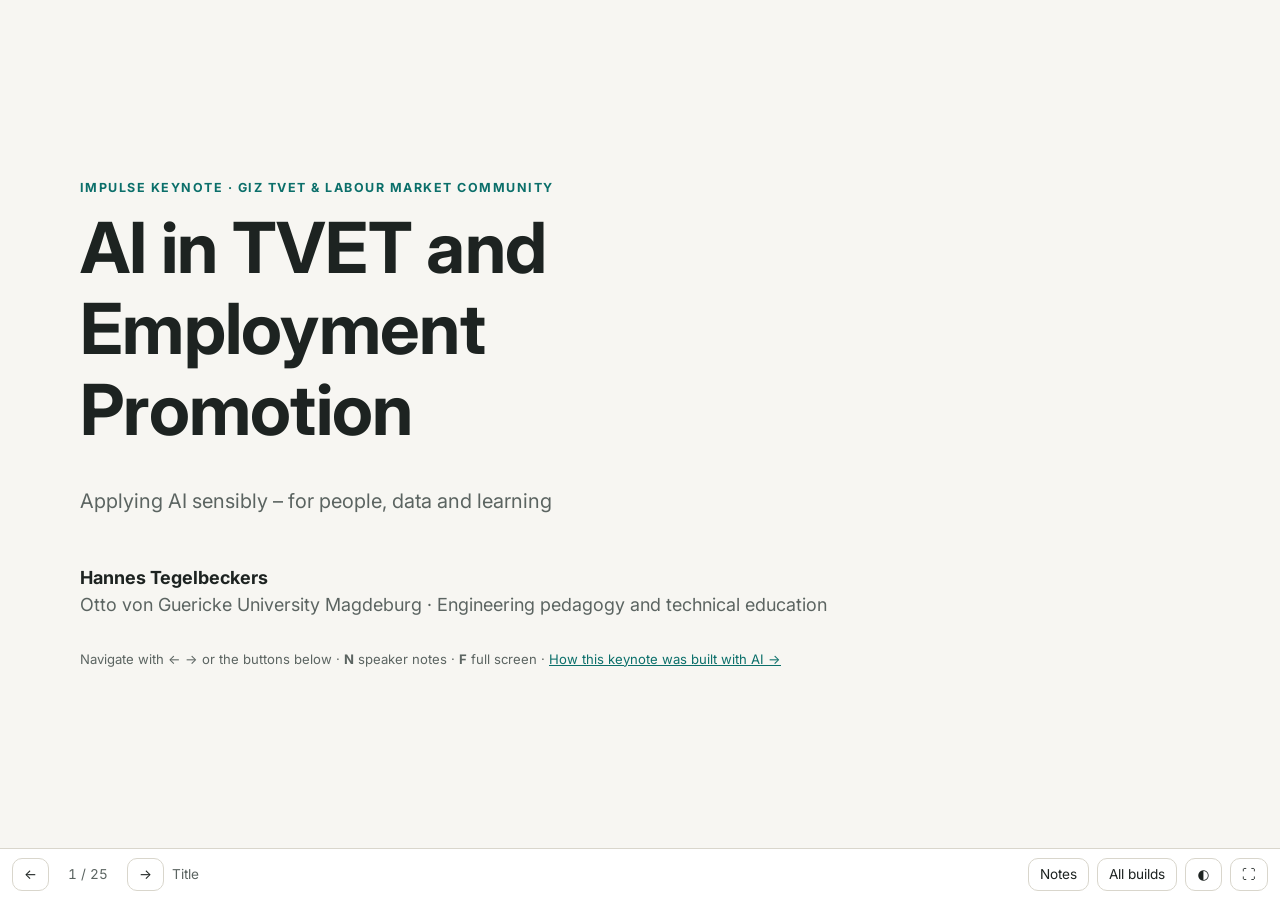
==== index.html @ a4e30672 "Add interactive web keynote, LiaScript versions and build logs Co-Authored-By: Claude Opus 5.5 <nore" ====
<!doctype html>
<html lang="en">
<head>
<meta charset="utf-8">
<meta name="viewport" content="width=device-width, initial-scale=1">
<title>AI in TVET Keynote</title>
<meta name="description" content="Interactive keynote: AI in TVET and Employment Promotion – applying AI sensibly. Hannes Tegelbeckers, Otto von Guericke University Magdeburg.">
<link rel="preconnect" href="https://fonts.googleapis.com">
<link rel="preconnect" href="https://fonts.gstatic.com" crossorigin>
<link href="https://fonts.googleapis.com/css2?family=Inter:wght@400;600;700;800&family=Source+Serif+4:ital,wght@0,500;1,500&display=swap" rel="stylesheet">
<link rel="stylesheet" href="assets/style.css">
<style>
  body { overflow: hidden; }
  .deck { position: fixed; inset: 0 0 52px 0; }
  .slide { position: absolute; inset: 0; display: none; overflow-y: auto; padding: clamp(20px, 4vw, 56px) 16px 40px; }
  .slide.active { display: block; animation: in .35s ease; }
  @keyframes in { from { opacity: 0; transform: translateY(8px); } to { opacity: 1; transform: none; } }
  .inner { min-width: 0; overflow-wrap: break-word; max-width: 1120px; margin: 0 auto; min-height: 100%; display: flex; flex-direction: column; justify-content: center; }
  .slide.section .inner { justify-content: center; }
  .slide.section h1 { font-size: clamp(2rem, 5.5vw, 3.8rem); max-width: 18ch; }
  .f { opacity: 0; transform: translateY(6px); transition: opacity .35s, transform .35s; }
  .f.on { opacity: 1; transform: none; }
  .print-all .f, .no-frag .f { opacity: 1; transform: none; }
  ul.big { font-size: 1.2rem; padding-left: 1.2rem; } ul.big li { margin: .3rem 0; }

  /* bottom bar */
  .bar { position: fixed; left: 0; right: 0; bottom: 0; height: 52px; display: flex; align-items: center; gap: .5rem; padding: 0 12px; background: var(--surface); border-top: 1px solid var(--line); z-index: 5; }
  .bar button { padding: .35rem .7rem; font-size: .85rem; }
  .bar .count { font-variant-numeric: tabular-nums; color: var(--muted); font-size: .85rem; min-width: 4.5em; text-align: center; }
  .bar .title { flex: 1; overflow: hidden; white-space: nowrap; text-overflow: ellipsis; color: var(--muted); font-size: .85rem; }
  .progress { position: fixed; left: 0; top: 0; height: 4px; background: var(--accent); z-index: 6; transition: width .3s; }
  @media (max-width: 600px) { .bar .title, .bar .hide-s { display: none; } }

  /* notes */
  .notes { display: none; }
  #notesPanel { position: fixed; left: 0; right: 0; bottom: 52px; max-height: 38vh; overflow-y: auto; background: var(--surface-2); border-top: 2px solid var(--accent); padding: 14px 16px; font-size: 1rem; z-index: 4; display: none; }
  #notesPanel.open { display: block; }
  #notesPanel .lbl { font-size: .75rem; text-transform: uppercase; letter-spacing: .1em; color: var(--accent); font-weight: 700; }

  /* title slide */
  .title-slide h1 { font-size: clamp(2.2rem, 6vw, 4.4rem); max-width: 16ch; }
  .title-slide .who { margin-top: 2rem; }

  /* polls */
  .poll { display: grid; gap: .6rem; max-width: 640px; }
  .poll button { text-align: left; font-size: 1.1rem; padding: .8rem 1rem; display: flex; gap: .8rem; align-items: center; }
  .poll .n { display: inline-grid; place-items: center; width: 2rem; height: 2rem; border-radius: 50%; background: var(--accent-soft); font-weight: 700; flex: none; }

  /* agent loop diagram */
  .loop { display: grid; grid-template-columns: repeat(4, 1fr); gap: .6rem; align-items: stretch; }
  .node { border: 2px solid var(--line); border-radius: 12px; padding: .7rem; background: var(--surface); text-align: center; transition: border-color .25s, background .25s; }
  .node .ic { font-size: 1.7rem; }
  .node b { display: block; font-size: .95rem; }
  .node span { font-size: .8rem; color: var(--muted); }
  .node.hot { border-color: var(--accent); background: var(--accent-soft); }
  .node.stop { border-color: var(--bad); }
  @media (max-width: 760px) { .loop { grid-template-columns: repeat(2, 1fr); } }
  .log { min-height: 7.5rem; }
  .log .who { font-size: .75rem; font-weight: 700; text-transform: uppercase; letter-spacing: .08em; color: var(--accent); }

  /* data path */
  .path { display: flex; align-items: center; gap: .5rem; flex-wrap: wrap; }
  .path .stop { flex: 1 1 140px; }
  .arrow { color: var(--muted); font-size: 1.4rem; }
  mark { background: var(--warm-soft); color: inherit; border-radius: 4px; padding: 0 .15em; }

  /* dots */
  .dots { display: grid; grid-template-columns: repeat(20, 1fr); gap: 5px; max-width: 560px; }
  .dot { aspect-ratio: 1; border-radius: 50%; background: var(--accent); transition: background .3s, opacity .3s; }
  .dot.inf { background: var(--warm); }
  .dots.adsview .dot.inf { opacity: .12; }
  .legend { display: flex; gap: 1rem; flex-wrap: wrap; font-size: .9rem; margin: .5rem 0; }
  .legend i { display: inline-block; width: 12px; height: 12px; border-radius: 50%; margin-right: .35rem; vertical-align: -1px; }

  /* sorter */
  .task { display: flex; justify-content: space-between; gap: .6rem; align-items: center; padding: .55rem .2rem; border-bottom: 1px solid var(--line); }
  .task button { min-width: 9.5em; font-size: .85rem; }
  .task .why { display: none; font-size: .85rem; color: var(--muted); }
  .reveal .task .why { display: block; }

  /* chat */
  .chat { display: flex; flex-direction: column; gap: .5rem; max-height: 46vh; overflow-y: auto; padding: .4rem; }
  .msg { max-width: 85%; padding: .6rem .85rem; border-radius: 14px; font-size: .97rem; }
  .msg.me { align-self: flex-end; background: var(--accent); color: #fff; border-bottom-right-radius: 4px; }
  :root[data-theme="dark"] .msg.me { color: #0d1211; }
  @media (prefers-color-scheme: dark) { :root:not([data-theme="light"]) .msg.me { color: #0d1211; } }
  .msg.ai { align-self: flex-start; background: var(--surface-2); border-bottom-left-radius: 4px; }

  .links a.card { display: block; text-decoration: none; color: var(--fg); }
  .links a.card:hover { border-color: var(--accent); }
  .links .card b { color: var(--accent); }
  .tabs { display: flex; gap: .4rem; flex-wrap: wrap; margin-bottom: .8rem; }
  svg text { fill: var(--muted); font-family: var(--font); }
  #ooSvg text { font-size: 13px; }
  #ooSvg text.t { font-size: 16px; font-weight: 700; fill: var(--fg); }
</style>
</head>
<body>
<div class="progress" id="progress"></div>
<main class="deck" id="deck">

<!-- ============ TITLE ============ -->
<section class="slide title-slide" data-title="Title">
  <div class="inner">
    <div class="kicker">Impulse keynote · GIZ TVET &amp; Labour Market community</div>
    <h1>AI in TVET and Employment Promotion</h1>
    <p class="lead">Applying AI sensibly – for people, data and learning</p>
    <div class="who">
      <b>Hannes Tegelbeckers</b><br>
      <span class="muted">Otto von Guericke University Magdeburg · Engineering pedagogy and technical education</span>
    </div>
    <p class="small" style="margin-top:2rem">Navigate with ← → or the buttons below · <b>N</b> speaker notes · <b>F</b> full screen · <a href="behind-the-scenes.html">How this keynote was built with AI →</a></p>
  </div>
  <aside class="notes">Good morning, everyone, and welcome. I am Hannes Tegelbeckers from Otto von Guericke University Magdeburg, where I work on how people learn technical work. In the next fifteen minutes I want to share a practical view: what should we, the TVET and labour market community, do with AI – and what can we leave to others?</aside>
</section>

<!-- ============ SCENE ============ -->
<section class="slide section" data-title="Setting the scene">
  <div class="inner">
    <div class="kicker">Setting the scene · ~2 min</div>
    <h1>AI is already here. The question is how we use it.</h1>
  </div>
  <aside class="notes">Let us start with something we all share. AI is already part of our working and learning lives. For us, the question is not how to build AI – it is how to use it well for real problems.</aside>
</section>

<section class="slide" data-title="AI arrives quietly">
  <div class="inner">
    <h2>AI arrives quietly</h2>
    <div class="grid g2">
      <ul class="big f" data-f="1">
        <li>Spell-check and translation on your phone</li>
        <li>Voice messages turned into text</li>
        <li>Chatbots answering customer questions</li>
        <li>Route planning for delivery drivers</li>
        <li>CVs sorted by recruitment platforms</li>
      </ul>
      <div class="card f" data-f="2">
        <p><b>AI, in plain words:</b> software that has learned patterns from many examples – and uses them to suggest, predict, sort or write.</p>
        <p class="bad" style="margin:0"><b>It does not understand like a person. It can be confidently wrong.</b></p>
      </div>
    </div>
  </div>
  <aside class="notes">Think about your week so far. Most of you have used AI already – probably without calling it AI. [Click] Imagine Amina, a young job-seeker. Her phone corrects her spelling and turns her voice messages into text. And when she applies online, a platform may sort her CV before any person reads it. [Click] That is the definition I will use today. And please keep the second line in mind: AI can sound very sure and still be wrong.</aside>
</section>

<section class="slide" data-title="Poll: where have you met AI?">
  <div class="inner">
    <div class="kicker">Quick poll · type the number in the chat</div>
    <h2>Where have you met AI this week?</h2>
    <div class="poll" data-poll="p1">
      <button><span class="n">1</span>In my messages and email</button>
      <button><span class="n">2</span>At work or in my project</button>
      <button><span class="n">3</span>In learning or teaching</button>
      <button><span class="n">4</span>Honestly, I don't know</button>
    </div>
  </div>
  <aside class="notes">Before we go on, a quick poll – no right answer, just curiosity. Where have you met AI this week? Please type the number in the chat. If you picked "I don't know", you are in good company – that is exactly how quietly AI arrives.</aside>
</section>

<section class="slide" data-title="Apply, don't build">
  <div class="inner">
    <h2>Apply, don't build</h2>
    <p class="lead">Building big AI models costs huge amounts of money, data and energy – and only a handful of companies do it.</p>
    <div class="card f" data-f="1" style="max-width:640px">
      Our strength is <b>applying</b> existing tools to real problems:
      <div class="row" style="margin-top:.5rem"><span class="pill">matching people to jobs</span><span class="pill">making training more relevant</span><span class="pill">supporting teachers</span></div>
    </div>
    <blockquote class="f" data-f="2">We do not need to build the engine – we need to train good drivers and build good roads.</blockquote>
  </div>
  <aside class="notes">Here is the frame for the whole talk. Building large AI models from scratch is extremely expensive and is done by a handful of companies. That is not our job – and that is good news. [Click] Our strength lies somewhere else: using tools that already exist, for problems we know well. [Click] The engine already exists. Our work is the drivers – skilled people – and the roads – good data, good institutions, good training.</aside>
</section>

<!-- ============ NEW: TALKING TO COMPUTERS ============ -->
<section class="slide section" data-title="A new way to talk to computers">
  <div class="inner">
    <div class="kicker">Interlude · ~2 min</div>
    <h1>A new way to talk to computers</h1>
    <p class="lead">From clicking, to coding, to simply saying what you need.</p>
  </div>
  <aside class="notes">Before the three pillars, one short interlude. Something fundamental has changed in how people work with computers – and it matters a lot for TVET.</aside>
</section>

<section class="slide" data-title="Click, code, prompt">
  <div class="inner">
    <h2>Click → Code → Prompt</h2>
    <p class="muted">Same task: <i>“Which apprentices missed more than 3 days this month?”</i></p>
    <div class="tabs" role="tablist" id="ccpTabs">
      <button aria-pressed="true" data-k="click">🖱️ Click</button>
      <button aria-pressed="false" data-k="code">⌨️ Code</button>
      <button aria-pressed="false" data-k="prompt">💬 Prompt</button>
    </div>
    <div class="grid g2">
      <div class="card" id="ccpBox" style="min-height:11rem"></div>
      <div class="card f" data-f="1">
        <h3>Why this is empowering</h3>
        <p>Plain language becomes the interface. A trainer, a technician or a labour-market analyst can now <b>describe</b> what they need – without being a programmer.</p>
        <p style="margin:0" class="muted">But: you still have to <b>know your trade</b> to judge whether the answer is right.</p>
      </div>
    </div>
  </div>
  <aside class="notes">Look at one everyday task in three ways. With clicks, you need to know where every menu is. With code, you need to learn a programming language. With a prompt, you just say what you need – in your own words, maybe even in your own language. [Click] That is empowering: the barrier to using a computer drops dramatically. But the knowledge of the trade becomes more important, not less – because someone has to judge whether the answer is right.</aside>
</section>

<section class="slide" data-title="Offline AI vs online AI">
  <div class="inner">
    <h2>Offline AI or online AI – where does your data go?</h2>
    <div class="tabs" id="ooTabs">
      <button aria-pressed="true" data-k="off">🏫 Offline – local server</button>
      <button aria-pressed="false" data-k="on">☁️ Online – cloud service</button>
    </div>
    <div class="card">
      <svg viewBox="0 0 760 150" width="100%" role="img" aria-label="Data path diagram" id="ooSvg">
        <rect x="10" y="40" width="150" height="70" rx="12" fill="var(--accent-soft)" stroke="var(--accent)"/>
        <text x="85" y="72" text-anchor="middle" class="t">Your laptop</text>
        <text x="85" y="92" text-anchor="middle">prompt + data</text>
        <rect id="ooBorder" x="0" y="20" width="420" height="110" rx="16" fill="none" stroke="var(--accent)" stroke-dasharray="6 6"/>
        <text x="210" y="15" text-anchor="middle" id="ooBorderLbl" style="font-size:13px">your institution / your country</text>
        <rect id="ooLocal" x="250" y="40" width="160" height="70" rx="12" fill="var(--surface-2)" stroke="var(--line)"/>
        <text x="330" y="72" text-anchor="middle" class="t">Local AI server</text>
        <text x="330" y="92" text-anchor="middle">open model, e.g. GX10</text>
        <rect id="ooCloud" x="590" y="40" width="160" height="70" rx="12" fill="var(--surface-2)" stroke="var(--line)"/>
        <text x="670" y="72" text-anchor="middle" class="t">Cloud data centre</text>
        <text x="670" y="92" text-anchor="middle">abroad, commercial</text>
        <path id="ooPath" d="M160 75 L250 75" stroke="var(--accent)" stroke-width="3" fill="none" stroke-dasharray="8 6"><animate attributeName="stroke-dashoffset" from="28" to="0" dur="1s" repeatCount="indefinite"/></path>
      </svg>
      <div class="grid g3" id="ooFacts" style="margin-top:.6rem"></div>
    </div>
    <p class="small f" data-f="1">Measured on this very keynote: offline draft 46 min · cloud draft 4 min · offline draft + cloud polish ≈ 64 % fewer cloud tokens. <a href="behind-the-scenes.html">See the numbers →</a></p>
  </div>
  <aside class="notes">Here is a choice every GIZ project will face. Offline AI means an open model running on a server you own – at a university, a ministry, a training centre. The data never leaves the building. Online AI means a commercial cloud service – usually stronger and faster, but your data travels to a data centre abroad. [Click] I tested both on this very keynote. The local server needed 46 minutes for a first draft; the cloud needed four. The best value came from mixing: draft offline, polish online. The details are on the "behind the scenes" page.</aside>
</section>

<section class="slide" data-title="AI does not touch the computer">
  <div class="inner">
    <h2>The AI never touches the computer</h2>
    <p class="muted" style="margin-top:-.3rem">A language model only <b>writes text</b> – sometimes that text is code or a command. A program around it, with permissions <b>you</b> set, decides what is actually done.</p>
    <div class="loop" id="loop">
      <div class="node" data-n="0"><div class="ic">🧑‍🏫</div><b>Human</b><span>gives the task, sets the rules</span></div>
      <div class="node" data-n="1"><div class="ic">🧠</div><b>Language model</b><span>only writes text / code</span></div>
      <div class="node" data-n="2"><div class="ic">🛡️</div><b>Agent program</b><span>checks permissions, runs it</span></div>
      <div class="node" data-n="3"><div class="ic">💻</div><b>Computer</b><span>files, code, internet</span></div>
    </div>
    <div class="card log" style="margin-top:.8rem" id="loopLog"></div>
    <div class="row" style="margin-top:.6rem" id="loopBtns">
      <button class="primary" id="loopNext">Next step ▶</button>
      <button id="loopReset">Restart</button>
      <span class="small">Steps 1–4 are taken from the real log of the offline run that drafted this keynote.</span>
    </div>
  </div>
  <aside class="notes">This is the most important technical idea of the talk, and it is simple. The AI itself never touches a computer. A language model only produces text. When that text is a command – "read this file", "write that file" – a separate program, the agent, checks whether it is allowed and only then runs it on the computer. The result goes back to the model as new text. Let me click through how this keynote was drafted. [Click through] And notice the last step: when the model asks for something outside the rules, the program stops and asks a human. That is where control lives: in permissions, in sandboxes, in human approval – things we can teach, regulate and own.</aside>
</section>

<!-- ============ PILLAR 1 ============ -->
<section class="slide section" data-title="Pillar 1 · Data">
  <div class="inner">
    <div class="kicker">Pillar 1 · Data for labour market analysis · ~3 min</div>
    <h1>Where does our labour market data come from?</h1>
  </div>
  <aside class="notes">First pillar. If we want better information about jobs and skills, we have to start with a simple question: where does the data actually come from – and who is in it?</aside>
</section>

<section class="slide" data-title="From job ad to decision">
  <div class="inner">
    <h2>From job ad to decision</h2>
    <div class="path">
      <div class="card stop"><b>1 Collect</b><br><small>job ads, surveys, registers</small></div><span class="arrow">→</span>
      <div class="card stop"><b>2 Clean &amp; link</b><br><small>remove duplicates, map to skills</small></div><span class="arrow">→</span>
      <div class="card stop"><b>3 Analyse</b><br><small>trends, skill gaps</small></div><span class="arrow">→</span>
      <div class="card stop"><b>4 Share &amp; use</b><br><small>guidance, curricula, policy</small></div>
    </div>
    <div class="card f" data-f="1" style="margin-top:1rem">
      <div class="kicker">Try it · step 2 in miniature</div>
      <textarea id="adText" rows="3" aria-label="Job advertisement">Solar technician wanted in Kisumu. You install and maintain PV systems, troubleshoot faults and explain the system to customers. Driving licence, smartphone use and good English and Swahili required. Safety first!</textarea>
      <div class="row" style="margin:.5rem 0"><button class="primary" id="adBtn">Find the skills</button><span class="small">Simplified demo with a small keyword list. Real systems use language models and shared skill lists such as ESCO.</span></div>
      <div id="adOut"></div>
    </div>
  </div>
  <aside class="notes">Labour market information travels a path, from the first job ad to a decision in a ministry or a training centre. [Click] Here is step two in miniature: the computer reads a job ad and pulls out the skills. Edit the ad and try it yourself. A real example: the EU agency Cedefop does this for millions of online job ads; shared skill lists like ESCO make jobs and skills comparable. The big gain is freshness – what employers need now, not what the last census said.</aside>
</section>

<section class="slide" data-title="Whose data is it?">
  <div class="inner">
    <h2>Whose data is it?</h2>
    <p class="lead">Job-portal data often sits with private platforms abroad.</p>
    <div class="card f" data-f="1" style="max-width:720px"><b>Data sovereignty:</b> our partners keep access to their data – and own it.</div>
    <div class="grid g3 f" data-f="2" style="margin-top:1rem">
      <div class="card"><b>Consent</b><br><small>people agree – and data is used only for what they agreed to</small></div>
      <div class="card"><b>Bias</b><br><small>a system that learned from past hiring can repeat past discrimination</small></div>
      <div class="card"><b>EU AI Act (2024)</b><br><small>AI for hiring, access to training and assessing learners is <b>high-risk</b></small></div>
    </div>
    <p class="f" data-f="3" style="margin-top:1rem">One option: run open AI models on <b>local servers</b> – the data never leaves the country. <span class="muted">(Remember the offline/online switch.)</span></p>
  </div>
  <aside class="notes">Now a harder question: who owns all this data? [Click] Data sovereignty means ministries, public employment services and TVET authorities keep access to their data and own it. [Click] Job-seekers' data needs consent and protection; systems trained on past hiring can repeat old unfairness; the EU treats AI in hiring and education as high-risk – a useful reference for our partners. [Click] And there is a practical way to keep control: run openly available AI models on your own servers, as my university does.</aside>
</section>

<section class="slide" data-title="The informal sector">
  <div class="inner">
    <h2>The informal sector – the blind spot</h2>
    <div class="grid g2">
      <div>
        <p>Imagine a plumber in Nairobi: skilled, busy, trusted by the neighbours. <b>No CV online. No LinkedIn profile.</b></p>
        <div class="tabs" id="dotTabs">
          <button aria-pressed="true" data-k="61">World ≈ 6 in 10</button>
          <button aria-pressed="false" data-k="86">Africa ≈ 85 %</button>
        </div>
        <button id="dotAds" aria-pressed="false">👁️ Show what online job ads see</button>
        <p class="small" style="margin-top:.6rem">Share of workers in informal employment. Source: ILO, <i>Women and Men in the Informal Economy</i> (2018) – check for the latest figures.</p>
        <blockquote class="f" data-f="1">If it is not in the data, it is not in the decision.</blockquote>
      </div>
      <div>
        <div class="legend"><span><i style="background:var(--accent)"></i>formal</span><span><i style="background:var(--warm)"></i>informal</span></div>
        <div class="dots" id="dots" role="img" aria-label="100 workers"></div>
        <p class="small" id="dotCap" style="margin-top:.5rem"></p>
      </div>
    </div>
  </div>
  <aside class="notes">Imagine a plumber in Nairobi. Skilled, always busy, trusted by the neighbourhood – but not on LinkedIn or any job portal. According to the ILO, about two billion people – roughly six in ten workers worldwide – work informally; in Africa it is around eighty-five percent. [Click "show what job ads see"] Online job ads show only the formal, urban, digital part. Ways to make these workers visible: short phone or SMS surveys, voice skill profiles in local languages, data from trade associations and informal apprenticeships, recognition of skills learned on the job. [Click] If it is not in the data, it is not in the decision.</aside>
</section>

<!-- ============ PILLAR 2 ============ -->
<section class="slide section" data-title="Pillar 2 · Training for AI systems">
  <div class="inner">
    <div class="kicker">Pillar 2 · Training <i>for</i> AI-supported systems · ~4 min</div>
    <h1>How should TVET prepare technicians for machines that contain AI?</h1>
  </div>
  <aside class="notes">Second pillar. More and more technical systems in our partner countries contain AI: sensors plus software that spot problems and predict failures. How does TVET prepare the people who run and repair them?</aside>
</section>

<section class="slide" data-title="Grace's work order">
  <div class="inner">
    <h2>The AI suggests. Grace decides.</h2>
    <p class="muted" style="margin-top:-.3rem">Grace is a water technician. The leak-detection system sends her a work order. You are Grace – what do you do?</p>
    <div class="grid g2">
      <div class="card">
        <div class="row" style="justify-content:space-between"><b id="leakTitle"></b><span class="small" id="leakScore"></span></div>
        <svg viewBox="0 0 400 150" width="100%" id="leakSvg" role="img" aria-label="Sensor readings over 24 hours"></svg>
        <p id="leakAi" style="margin:.4rem 0"></p>
        <p class="small" id="leakClue" style="margin:0"></p>
      </div>
      <div>
        <div class="grid" style="gap:.5rem" id="leakBtns">
          <button data-a="leak">🚧 Send the repair crew</button>
          <button data-a="sensor">🔧 Check the sensor first</button>
          <button data-a="normal">✅ Close the ticket – nothing wrong</button>
        </div>
        <div class="card" id="leakFb" style="margin-top:.7rem;display:none"></div>
        <button id="leakNext" style="margin-top:.6rem;display:none" class="primary">Next case ▶</button>
      </div>
    </div>
    <p class="small" style="margin-top:.8rem">Same pattern elsewhere: a solar inverter “underperforming”, a camera that flags “faulty parts” on a production line. Illustrative cases.</p>
  </div>
  <aside class="notes">Let us make it concrete. You are Grace, a water technician. Sensors in the pipes report something; the software suggests what it means. Only Grace can judge whether the alarm is real. Let us play two or three cases together. [Play] Notice: the AI was useful every time – but in some cases it was wrong, and the knowledge of the trade made the difference. The same pattern holds for solar inverters and quality cameras in production.</aside>
</section>

<section class="slide" data-title="What changes for skilled workers">
  <div class="inner">
    <h2>What changes for skilled workers</h2>
    <div class="grid g2">
      <div>
        <p class="lead">Skilled workers now work <b>with</b> the system:</p>
        <ul class="big">
          <li>Read its suggestions: does this make sense?</li>
          <li>Notice when it is wrong</li>
          <li>Feed it good data, look after the sensors</li>
          <li>Report problems to the right person</li>
        </ul>
      </div>
      <div class="f" data-f="1">
        <div class="table-wrap"><table>
          <tr><th>Level</th><th>What it means</th></tr>
          <tr><td><b>1 Use</b></td><td>operate AI-supported tools safely</td></tr>
          <tr><td><b>2 Understand &amp; check</b></td><td>know what it can and cannot do, spot errors, protect data</td></tr>
          <tr><td><b>3 Maintain &amp; adapt</b></td><td>keep sensors accurate, update data, find and fix faults</td></tr>
        </table></div>
        <p class="card f" data-f="2" style="margin-top:1rem">Built into each trade – water technician, electrician, mechatronics technician. <b>Not</b> a separate IT course.</p>
      </div>
    </div>
  </div>
  <aside class="notes">For Grace and her colleagues, the daily work changes: they work with the system. [Click] A simple model with three levels: use, understand and check, maintain and adapt. Every occupation needs its own mix. [Click] And these skills belong inside each occupation's training – not in a separate computer course. UNESCO's 2024 AI competency frameworks for students and teachers are a good reference. In practice: update occupational standards, train teachers and in-company trainers first, offer realistic equipment or simulations, and work with companies that already run such systems.</aside>
</section>

<section class="slide" data-title="Sort Grace's tasks">
  <div class="inner">
    <h2>Which tasks change? Sort Grace's week.</h2>
    <p class="muted" style="margin-top:-.3rem">Click each task to cycle: <span class="pill">AI can do it</span> <span class="pill">AI helps</span> <span class="pill warm">people do it</span></p>
    <div class="card" id="sorter"></div>
    <div class="row" style="margin-top:.7rem">
      <button class="primary" id="sortReveal">Compare with one view</button>
      <a class="btn" href="https://job-futuromat.iab.de" target="_blank" rel="noopener">Try your own occupation: IAB Job-Futuromat ↗</a>
    </div>
    <p class="small" style="margin-top:.5rem">The Job-Futuromat (Institute for Employment Research, IAB) shows which tasks of an occupation could already be automated today – based on German occupations, in German.</p>
  </div>
  <aside class="notes">Jobs rarely disappear in one piece; tasks change. Let us sort a typical week for Grace. [Let the audience suggest] Notice that most tasks move to "AI helps" – very few to "AI does it alone". If you want to try this for your own occupation, the Job-Futuromat of the German Institute for Employment Research lets you type any occupation and see which tasks are technically automatable today.</aside>
</section>

<!-- ============ PILLAR 3 ============ -->
<section class="slide section" data-title="Pillar 3 · Training with AI">
  <div class="inner">
    <div class="kicker">Pillar 3 · Training humans <i>with</i> AI · ~3 min</div>
    <h1>How can AI make learning personal, self-paced and open?</h1>
  </div>
  <aside class="notes">Third pillar. Now we turn the question around. Not training for AI – but how AI can help us train people.</aside>
</section>

<section class="slide" data-title="Joseph's AI tutor">
  <div class="inner">
    <h2>Learning that fits the learner</h2>
    <div class="grid g2">
      <div class="card">
        <div class="kicker">Joseph, apprentice electrician · evening, on his phone</div>
        <div class="chat" id="chat"></div>
        <div class="row" style="margin-top:.6rem" id="chatBtns">
          <button data-c="simple">Explain it simpler</button>
          <button data-c="fr">In French, please</button>
          <button data-c="trade">An example from my work</button>
          <button data-c="quiz">Give me a practice question</button>
        </div>
        <p class="small" style="margin:.5rem 0 0">Scripted demo – no AI is called.</p>
      </div>
      <div>
        <div class="card f" data-f="1"><b>Open Educational Resources (OER):</b> free learning materials anyone may reuse and adapt (UNESCO Recommendation, 2019). AI makes adapting them to a local language or trade much faster.</div>
        <div class="card f" data-f="2" style="margin-top:1rem"><b>From my work:</b> an open-source <b>Teaching Agent</b> turns a teacher's course plan into interactive online material (<a href="https://liascript.github.io" target="_blank" rel="noopener">LiaScript</a>). The teacher stays the author. <a href="behind-the-scenes.html">This keynote was drafted with it →</a></div>
      </div>
    </div>
  </div>
  <aside class="notes">Imagine Joseph, an apprentice electrician. During the day he works; in the evening he learns on his phone. An AI tutor can explain a topic again – in simpler words, in another language, with an example from his trade – and give him practice questions with instant feedback. [Click] Open Educational Resources are free, openly licensed materials; with AI, adapting them to a local language or trade becomes much faster. [Click] An example from my own work: an open-source Teaching Agent helps teachers turn their course plan into interactive online material. It drafts, checks and suggests – the teacher stays the author. In fact, this keynote was drafted with it.</aside>
</section>

<section class="slide" data-title="Co-pilot, not autopilot">
  <div class="inner">
    <h2>AI is a co-pilot – not an autopilot</h2>
    <div class="grid g2">
      <div class="card">
        <div class="kicker">Spot the error · the AI tutor says:</div>
        <p style="font-size:1.1rem">“Ohm's law says <b>voltage = resistance ÷ current</b> (U = R / I). So a 46 Ω heater on 230 V draws 5 A.” ✅ <i>I'm confident this is correct.</i></p>
        <div class="grid" style="gap:.5rem" id="spot">
          <button data-s="0">Everything is correct</button>
          <button data-s="1">The formula is wrong</button>
          <button data-s="2">The result (5 A) is wrong</button>
        </div>
        <p id="spotFb" style="margin:.6rem 0 0"></p>
      </div>
      <div class="f" data-f="1">
        <div class="table-wrap"><table>
          <tr><th>Teachers keep</th><th>Learners need</th></tr>
          <tr><td>setting goals</td><td>critical thinking: “Is this correct? How do I check?”</td></tr>
          <tr><td>judging quality</td><td>problem solving</td></tr>
          <tr><td>relationship, motivation</td><td>communication and teamwork</td></tr>
          <tr><td>fair assessment</td><td>responsibility</td></tr>
        </table></div>
        <p class="small" style="margin-top:.6rem"><b>Risks:</b> confident wrong answers · copying instead of learning · unequal access · privacy of young learners</p>
        <blockquote class="f" data-f="2" style="font-size:1.3rem">If teachers are not confident with AI, learners will not be either.</blockquote>
      </div>
    </div>
  </div>
  <aside class="notes">Imagine Sara, a teacher at a vocational school. AI can save her time – but it cannot do her job. Let us test ourselves: the tutor gives an answer and sounds very sure. What is wrong? [Let audience answer] The formula is wrong, but the number happens to be right – exactly the kind of mistake a learner will not notice unless they know the subject. [Click] Sara keeps what matters: goals, judging quality, motivation, fair assessment. Her learners need critical thinking above all. Let us name the risks honestly – none is a reason to stop, they are reasons to teach carefully. [Click] That is why I would start with teachers.</aside>
</section>

<!-- ============ CONCLUSION ============ -->
<section class="slide" data-title="Where should GIZ invest?">
  <div class="inner">
    <div class="kicker">Conclusion · ~2 min</div>
    <h2>Where should GIZ invest?</h2>
    <div class="grid g2">
      <div class="card f" data-f="1"><b>📱 Low-barrier, mobile-first</b><br><small>simple phones, messaging, SMS, voice, local languages</small></div>
      <div class="card f" data-f="1"><b>👩‍🏫 People before platforms</b><br><small>teachers, trainers, analysts, employment services</small></div>
      <div class="card f" data-f="2"><b>🏛️ Local ownership</b><br><small>partners own their data; open source, open formats, local servers where it matters</small></div>
      <div class="card f" data-f="2"><b>🧰 Include the informal sector</b><br><small>in data and in training</small></div>
      <div class="card f" data-f="3"><b>🌱 Start small, learn fast</b><br><small>pilots, then scale what works</small></div>
      <div class="card f" data-f="3"><b>🛡️ Teach control</b><br><small>permissions, checking, human approval – the AI only writes, people decide</small></div>
    </div>
  </div>
  <aside class="notes">Let us bring it together. [Click] Solutions that work on a simple phone, with weak internet, by voice and in local languages – and skilled people before new platforms. [Click] Partners who own their data and use open tools – with the plumber in Nairobi included. [Click] Small pilots on clear problems, then scale what works. And teach control: the AI only writes; people and the rules they set decide what happens.</aside>
</section>

<section class="slide" data-title="Three take-aways">
  <div class="inner">
    <h2>Three take-aways</h2>
    <div class="grid g3">
      <div class="card f" data-f="1"><div style="font-size:2.4rem;font-weight:800;color:var(--accent)">1</div><b>Apply, don't build</b><p class="muted">AI is a tool for real problems – like getting Amina into the right job.</p></div>
      <div class="card f" data-f="2"><div style="font-size:2.4rem;font-weight:800;color:var(--accent)">2</div><b>People first</b><p class="muted">Technicians like Grace and teachers like Sara who can work with AI – and question it.</p></div>
      <div class="card f" data-f="3"><div style="font-size:2.4rem;font-weight:800;color:var(--accent)">3</div><b>Data with care</b><p class="muted">Local ownership, privacy, and the informal sector in the picture.</p></div>
    </div>
  </div>
  <aside class="notes">If you remember only three things, let them be these. [Click] Apply, don't build. [Click] People first. [Click] Data with care – our partners own their data, privacy is protected, and the plumber in Nairobi is in the picture too.</aside>
</section>

<section class="slide" data-title="Your turn">
  <div class="inner">
    <div class="kicker">Your turn · type the number in the chat</div>
    <h2>Where will you start?</h2>
    <div class="grid g2">
      <div class="poll" data-poll="p2">
        <button><span class="n">1</span>Better labour market data</button>
        <button><span class="n">2</span>Updating TVET curricula</button>
        <button><span class="n">3</span>Training teachers</button>
        <button><span class="n">4</span>Reaching the informal sector</button>
      </div>
      <div class="card f" data-f="1"><b>Call to action:</b> bring one real problem from your project to today's discussions. <b>Name the person it is about</b> – and one small pilot you could start.</div>
    </div>
  </div>
  <aside class="notes">One last poll: where would you start in your own project? There is no wrong answer – pick the one your partners already care about. [Click] Bring one real problem into the discussions – and name the person it is about: a job-seeker, a technician, a teacher, a learner. Then ask together what small pilot you could start next.</aside>
</section>

<section class="slide section" data-title="Closing">
  <div class="inner">
    <blockquote style="font-size:clamp(1.6rem,3.6vw,2.6rem);max-width:28ch">AI will not replace good TVET – but TVET that uses AI well will shape who benefits from it.</blockquote>
    <p class="lead">Thank you!</p>
    <p class="muted">Hannes Tegelbeckers · Otto von Guericke University Magdeburg</p>
  </div>
  <aside class="notes">AI will not replace good TVET – but TVET that uses AI well will shape who benefits from it. Thank you for your attention, and I look forward to our discussions.</aside>
</section>

<section class="slide" data-title="Play with it">
  <div class="inner">
    <h2>Play with it – after the talk</h2>
    <div class="grid g3 links">
      <a class="card" href="https://job-futuromat.iab.de" target="_blank" rel="noopener"><b>Job-Futuromat ↗</b><br><small>IAB: which tasks of your occupation can be automated? (German)</small></a>
      <a class="card" href="https://willrobotstakemyjob.com" target="_blank" rel="noopener"><b>Will Robots Take My Job? ↗</b><br><small>Automation risk estimates for US occupations</small></a>
      <a class="card" href="https://teachablemachine.withgoogle.com" target="_blank" rel="noopener"><b>Teachable Machine ↗</b><br><small>Train your own small AI with your webcam – “learning from examples” in 2 minutes</small></a>
      <a class="card" href="https://quickdraw.withgoogle.com" target="_blank" rel="noopener"><b>Quick, Draw! ↗</b><br><small>Doodle and watch an AI guess – and fail</small></a>
      <a class="card" href="https://esco.ec.europa.eu" target="_blank" rel="noopener"><b>ESCO ↗</b><br><small>The EU's shared list of skills and occupations</small></a>
      <a class="card" href="https://www.cedefop.europa.eu/en/tools/skills-online-vacancies" target="_blank" rel="noopener"><b>Cedefop Skills-OVATE ↗</b><br><small>Skills demand from millions of online job ads</small></a>
      <a class="card" href="https://lmstudio.ai" target="_blank" rel="noopener"><b>LM Studio ↗</b><br><small>Run an open AI model offline on your own laptop</small></a>
      <a class="card" href="https://ollama.com" target="_blank" rel="noopener"><b>Ollama ↗</b><br><small>Open models on your own server – the “offline AI” of this talk</small></a>
      <a class="card" href="behind-the-scenes.html"><b>Behind the scenes →</b><br><small>This keynote built three ways: offline, cloud, combined – with tokens and cost</small></a>
    </div>
    <p class="small" style="margin-top:1rem">Also as LiaScript course (with narration and in-browser polls): <a id="liaLink" target="_blank" rel="noopener" href="https://liascript.github.io/course/?https://raw.githubusercontent.com/OVGU-VET-TechEd/GIZ_impulse_lecture/main/V3_GX10_Claude_improved/README.md">open in LiaScript ↗</a> · Source: <a href="https://github.com/OVGU-VET-TechEd/GIZ_impulse_lecture" target="_blank" rel="noopener">GitHub ↗</a></p>
  </div>
  <aside class="notes">All links for after the talk. The deck stays online.</aside>
</section>

</main>

<div id="notesPanel" aria-live="polite"><div class="lbl">Speaker notes</div><div id="notesText"></div></div>
<nav class="bar" aria-label="Slide navigation">
  <button id="prev" aria-label="Previous">←</button>
  <span class="count" id="count"></span>
  <button id="next" aria-label="Next">→</button>
  <span class="title" id="stitle"></span>
  <button id="notesBtn" aria-pressed="false" title="Speaker notes (N)">Notes</button>
  <button id="fragBtn" aria-pressed="false" class="hide-s" title="Show all builds at once">All builds</button>
  <button id="themeBtn" title="Toggle theme" aria-label="Toggle theme">◐</button>
  <button id="fsBtn" class="hide-s" title="Full screen (F)">⛶</button>
</nav>

<script>
(() => {
  const $ = (s, r = document) => r.querySelector(s), $$ = (s, r = document) => [...r.querySelectorAll(s)];
  const store = { get(k) { try { return localStorage.getItem(k); } catch { return null; } }, set(k, v) { try { localStorage.setItem(k, v); } catch {} } };

  /* ---------- theme ---------- */
  const savedTheme = store.get('giz-theme'); if (savedTheme) document.documentElement.dataset.theme = savedTheme;
  $('#themeBtn').onclick = () => {
    const dark = getComputedStyle(document.documentElement).colorScheme.includes('dark');
    const t = dark ? 'light' : 'dark'; document.documentElement.dataset.theme = t; store.set('giz-theme', t);
  };

  /* ---------- deck engine ---------- */
  const slides = $$('.slide');
  let cur = 0, step = 0;
  const maxStep = s => Math.max(0, ...$$('.f', s).map(e => +e.dataset.f || 0));
  function render() {
    slides.forEach((s, i) => s.classList.toggle('active', i === cur));
    const s = slides[cur];
    $$('.f', s).forEach(e => e.classList.toggle('on', (+e.dataset.f || 0) <= step));
    $('#count').textContent = `${cur + 1} / ${slides.length}`;
    $('#stitle').textContent = s.dataset.title || '';
    $('#progress').style.width = `${(cur / (slides.length - 1)) * 100}%`;
    const n = $('.notes', s); $('#notesText').textContent = n ? n.textContent.trim() : '';
    history.replaceState(null, '', `#${cur + 1}`);
  }
  function go(i, atEnd) { cur = Math.max(0, Math.min(slides.length - 1, i)); step = atEnd ? maxStep(slides[cur]) : 0; slides[cur].scrollTop = 0; render(); }
  function next() { if (!document.body.classList.contains('no-frag') && step < maxStep(slides[cur])) { step++; render(); } else if (cur < slides.length - 1) go(cur + 1); }
  function prev() { if (!document.body.classList.contains('no-frag') && step > 0) { step--; render(); } else if (cur > 0) go(cur - 1, true); }
  $('#next').onclick = next; $('#prev').onclick = prev;
  const toggleNotes = () => { const p = $('#notesPanel'); p.classList.toggle('open'); $('#notesBtn').setAttribute('aria-pressed', p.classList.contains('open')); };
  $('#notesBtn').onclick = toggleNotes;
  $('#fragBtn').onclick = () => { document.body.classList.toggle('no-frag'); $('#fragBtn').setAttribute('aria-pressed', document.body.classList.contains('no-frag')); };
  const fs = () => document.fullscreenElement ? document.exitFullscreen() : document.documentElement.requestFullscreen?.();
  $('#fsBtn').onclick = fs;
  document.addEventListener('keydown', e => {
    if (e.target.closest('textarea, input') || e.metaKey || e.ctrlKey || e.altKey) return;
    if (['ArrowRight', 'PageDown', ' '].includes(e.key)) { e.preventDefault(); next(); }
    else if (['ArrowLeft', 'PageUp'].includes(e.key)) { e.preventDefault(); prev(); }
    else if (e.key === 'Home') go(0); else if (e.key === 'End') go(slides.length - 1);
    else if (e.key === 'n' || e.key === 'N') toggleNotes();
    else if (e.key === 'f' || e.key === 'F') fs();
  });
  let tx = null;
  $('#deck').addEventListener('touchstart', e => { tx = e.touches[0].clientX; }, { passive: true });
  $('#deck').addEventListener('touchend', e => { if (tx === null) return; const dx = e.changedTouches[0].clientX - tx; if (Math.abs(dx) > 70 && !e.target.closest('textarea, .chat')) (dx < 0 ? next : prev)(); tx = null; });
  if (window.matchMedia('(max-width: 600px)').matches) document.body.classList.add('no-frag');
  go((parseInt(location.hash.slice(1)) || 1) - 1);

  /* ---------- polls ---------- */
  $$('.poll').forEach(p => $$('button', p).forEach(b => b.onclick = () => { $$('button', p).forEach(x => x.setAttribute('aria-pressed', x === b)); }));

  /* ---------- tabs helper ---------- */
  function tabs(sel, fn) { const bs = $$(`${sel} button`); bs.forEach(b => b.onclick = () => { bs.forEach(x => x.setAttribute('aria-pressed', x === b)); fn(b.dataset.k); }); fn(bs[0].dataset.k); }

  /* ---------- click / code / prompt ---------- */
  const ccp = {
    click: `<ol style="margin:0;padding-left:1.2rem"><li>Open the attendance spreadsheet</li><li>Select the table → Data → Filter</li><li>Filter “Month” = October</li><li>Insert → Pivot table, rows = name, values = count of absences</li><li>Sort descending, filter &gt; 3</li></ol><p class="small" style="margin:.5rem 0 0">You need to know <b>where</b> everything is.</p>`,
    code: `<pre>df = pd.read_excel("attendance.xlsx")
october = df[df.date.dt.month == 10]
n = october[october.absent].groupby("name").size()
print(n[n &gt; 3])</pre><p class="small" style="margin:.5rem 0 0">Precise and repeatable – but you need to learn a <b>programming language</b>.</p>`,
    prompt: `<p style="font-size:1.15rem;font-family:var(--serif)">“Here is our attendance list. Which apprentices missed more than three days in October? Make a short table I can send to the training company.”</p><p class="small" style="margin:0">Your <b>own words</b> – any language. Behind the scenes, the AI may write the code above for you.</p>`
  };
  tabs('#ccpTabs', k => { $('#ccpBox').innerHTML = ccp[k]; });

  /* ---------- offline / online ---------- */
  const oo = {
    off: { path: 'M160 75 L250 75', border: 420, lbl: 'your institution / your country – data stays inside', local: true,
      facts: [['Data', 'stays in the building'], ['Cost', 'hardware once, no fees per use'], ['Speed & quality', 'slower, good for first drafts']] },
    on: { path: 'M160 75 C 300 140, 450 140, 590 75', border: 170, lbl: 'your laptop – data leaves', local: false,
      facts: [['Data', 'travels to a provider abroad'], ['Cost', 'pay per use (tokens)'], ['Speed & quality', 'fast, strongest models']] }
  };
  tabs('#ooTabs', k => {
    const c = oo[k];
    $('#ooPath').setAttribute('d', c.path);
    $('#ooBorder').setAttribute('width', c.border); $('#ooBorderLbl').setAttribute('x', c.border / 2); $('#ooBorderLbl').textContent = c.lbl;
    $('#ooLocal').setAttribute('stroke', c.local ? 'var(--accent)' : 'var(--line)'); $('#ooLocal').setAttribute('fill', c.local ? 'var(--accent-soft)' : 'var(--surface-2)');
    $('#ooCloud').setAttribute('stroke', c.local ? 'var(--line)' : 'var(--warm)'); $('#ooCloud').setAttribute('fill', c.local ? 'var(--surface-2)' : 'var(--warm-soft)');
    $('#ooFacts').innerHTML = c.facts.map(([a, b]) => `<div><small>${a}</small><br><b>${b}</b></div>`).join('');
  });

  /* ---------- agent loop ---------- */
  const loopSteps = [
    { n: [0], who: 'Human → agent', t: 'Task: <i>“Build a 12–15 minute keynote on AI in TVET. Use only the fact sheet. Write the result to <code>materials/…/README.md</code>. No git, no images.”</i>' },
    { n: [1], who: 'Language model writes', t: '<code>read_file inputs/rahmen.md</code> <span class="muted">– just text. Nothing has happened yet.</span>' },
    { n: [2, 3], who: 'Agent program', t: 'Is reading inside the project folder allowed? <b class="good">Yes</b> → the computer reads the file, the text goes back to the model.' },
    { n: [1], who: 'Language model writes', t: '<code>write_file materials/01-giz-keynote/README.md</code> + 300 lines of slides <span class="muted">(step 7 of 23, after 11 minutes)</span>' },
    { n: [2, 3], who: 'Agent program', t: 'Writing into <code>materials/</code> is allowed → <b class="good">file saved</b>.' },
    { n: [1], who: 'Language model writes (illustrative)', t: '<code>delete inputs/</code> <span class="muted">– “clean up old files”</span>', ask: true },
  ];
  let li = 0;
  function loopRender() {
    const s = loopSteps[li - 1];
    $$('#loop .node').forEach(n => { n.classList.toggle('hot', !!s && s.n.includes(+n.dataset.n)); n.classList.remove('stop'); });
    if (!s) { $('#loopLog').innerHTML = '<span class="muted">Press “Next step” to see how an AI agent works – one message at a time.</span>'; $('#loopNext').disabled = false; return; }
    $('#loopLog').innerHTML = `<div class="who">Step ${li} · ${s.who}</div><p>${s.t}</p>` + (s.ask ? `<p><b>Agent program:</b> deleting is not in the permissions. <b>Ask the human?</b></p><div class="row"><button id="lAllow">Allow</button><button id="lDeny" class="primary">Deny</button></div>` : '');
    $('#loopNext').disabled = li >= loopSteps.length;
    if (s.ask) {
      $('#lAllow').onclick = () => { $('#loopLog').insertAdjacentHTML('beforeend', '<p class="bad" style="margin:.5rem 0 0">⚠️ Allowed – the input files are gone. The model “meant well”; the <b>permission</b> was the human’s decision.</p>'); $('[data-n="3"]').classList.add('hot'); $('#lAllow').disabled = $('#lDeny').disabled = true; };
      $('#lDeny').onclick = () => { $('#loopLog').insertAdjacentHTML('beforeend', '<p class="good" style="margin:.5rem 0 0">🛡️ Blocked. The model gets the answer “not allowed” as text and continues another way. Nothing on the computer changed.</p>'); $('[data-n="3"]').classList.add('stop'); $('#lAllow').disabled = $('#lDeny').disabled = true; };
    }
  }
  $('#loopNext').onclick = () => { if (li < loopSteps.length) { li++; loopRender(); } };
  $('#loopReset').onclick = () => { li = 0; loopRender(); };
  loopRender();

  /* ---------- skill finder ---------- */
  const skills = [
    [/install\w*/gi, 'install electrical systems', 't'], [/\bPV\b|solar/gi, 'install solar energy systems', 't'],
    [/maintain\w*|maintenance/gi, 'maintain equipment', 't'], [/troubleshoot\w*|fault\w*|repair\w*/gi, 'troubleshooting', 't'],
    [/pipe\w*|plumb\w*/gi, 'install plumbing', 't'], [/sensor\w*/gi, 'calibrate sensors', 't'], [/weld\w*/gi, 'welding', 't'],
    [/smartphone|app\b|tablet/gi, 'use digital devices', 'd'], [/excel|spreadsheet\w*|computer\w*/gi, 'use office software', 'd'],
    [/customer\w*|client\w*/gi, 'customer service', 'x'], [/explain\w*|communicat\w*/gi, 'communication', 'x'], [/team\w*/gi, 'teamwork', 'x'],
    [/safety|safe\b/gi, 'health & safety', 'x'], [/driving licen[cs]e|driver/gi, 'drive vehicles', 'x'],
    [/English|French|Swahili|Kiswahili|Arabic|Portuguese|Amharic/gi, 'languages', 'x']
  ];
  const esc = s => s.replace(/[&<>]/g, c => ({ '&': '&amp;', '<': '&lt;', '>': '&gt;' }[c]));
  $('#adBtn').onclick = () => {
    const txt = $('#adText').value; let html = esc(txt); const found = new Map();
    skills.forEach(([re, label, g]) => { if (txt.match(re)) { found.set(label, g); html = html.replace(re, m => `<mark>${m}</mark>`); } });
    const groups = { t: 'Technical', d: 'Digital', x: 'Transversal' };
    const chips = Object.entries(groups).map(([g, name]) => { const l = [...found].filter(([, gg]) => gg === g).map(([k]) => `<span class="pill${g === 'x' ? ' warm' : ''}">${k}</span>`).join(''); return l ? `<div><small>${name}</small><br>${l}</div>` : ''; }).join('');
    $('#adOut').innerHTML = `<p style="margin:.3rem 0">${html}</p><div class="grid g3">${chips || '<span class="muted">No skills found in the demo list.</span>'}</div>`;
  };

  /* ---------- informal dots ---------- */
  let share = 61;
  function dots() {
    $('#dots').innerHTML = Array.from({ length: 100 }, (_, i) => `<div class="dot${i >= 100 - share ? ' inf' : ''}"></div>`).join('');
    const ads = $('#dots').classList.contains('adsview');
    $('#dotCap').textContent = ads ? `Online job ads only “see” the ${100 - share} formal workers – and not even all of them.` : `Of 100 workers, about ${share} work informally.`;
  }
  tabs('#dotTabs', k => { share = +k; dots(); });
  $('#dotAds').onclick = () => { const on = $('#dots').classList.toggle('adsview'); $('#dotAds').setAttribute('aria-pressed', on); dots(); };

  /* ---------- leak simulation ---------- */
  const H = Array.from({ length: 25 }, (_, i) => i);
  const base = h => 40 + 25 * Math.sin((h - 9) / 24 * 2 * Math.PI) + (h >= 6 && h <= 21 ? 10 : -8);
  const cases = [
    { title: 'Case 1 · District B, night flow', flow: H.map(h => base(h) + (h >= 1 && h <= 5 ? 28 : 0) + (h > 5 ? 22 : 0)), ai: '🤖 “Leak likely in pipe B-14 (87 %). Flow at 3 a.m. is far above normal.”', clue: 'Extra info: a resident reported a wet street near B-14 this morning.', truth: 'leak',
      fb: { leak: '✅ Right. Night flow stays high when nobody uses water – a classic leak sign, and the resident confirms it.', sensor: '🟡 Careful, but the resident report already confirms it. Time matters with leaks.', normal: '❌ Night flow should be lowest – this is water being lost.' } },
    { title: 'Case 2 · District D, sudden jump', flow: H.map(h => h >= 13 && h <= 16 ? 0 : h > 16 ? 140 : base(h)), ai: '🤖 “Burst pipe in D-03 (92 %)! Flow jumped to 140.”', clue: 'Extra info: the sensor’s battery warning was on last week. Flow went to exactly 0, then straight to 140.', truth: 'sensor',
      fb: { sensor: '✅ Right. Exactly zero, then an impossible jump – a failing sensor, not a burst. The AI trusted bad data.', leak: '❌ A costly trip: the crew would find a dry street. The data itself was faulty.', normal: '🟡 Nothing is leaking – but the broken sensor needs fixing, or the next real leak is missed.' } },
    { title: 'Case 3 · District A, early morning peak', flow: H.map(h => base(h) + (h >= 5 && h <= 7 ? 35 : 0)), ai: '🤖 “Unusual flow in A-07 (64 %). Possible leak.”', clue: 'Extra info: today is market day; water trucks fill up at the A-07 hydrant from 5 to 7 a.m.', truth: 'normal',
      fb: { normal: '✅ Right. Local knowledge explains the peak – the AI did not know about market day.', leak: '❌ The flow returns to normal at 8 a.m. – no leak, just the water trucks.', sensor: '🟡 The sensor is fine; the peak has a real local cause. Tell the data team about market day so the AI learns.' } }
  ];
  let ci = 0, score = 0, answered = 0;
  function leak() {
    const c = cases[ci], max = 160, X = h => 30 + h * 14.5, Y = v => 130 - v / max * 115;
    const d = c.flow.map((v, h) => `${h ? 'L' : 'M'}${X(h).toFixed(1)} ${Y(v).toFixed(1)}`).join(' ');
    $('#leakSvg').innerHTML = `<line x1="30" y1="130" x2="378" y2="130" stroke="var(--line)"/><line x1="30" y1="${Y(80)}" x2="378" y2="${Y(80)}" stroke="var(--line)" stroke-dasharray="3 4"/>
      ${[0, 6, 12, 18, 24].map(h => `<text x="${X(h)}" y="146" text-anchor="middle" font-size="11">${h}:00</text>`).join('')}
      <text x="26" y="${Y(80) + 4}" text-anchor="end" font-size="11">80</text><text x="26" y="${Y(0) + 4}" text-anchor="end" font-size="11">0</text>
      <text x="34" y="12" font-size="11">water flow (m³/h)</text>
      <path d="${d}" fill="none" stroke="var(--accent)" stroke-width="2.2" stroke-linejoin="round"/>`;
    $('#leakTitle').textContent = c.title; $('#leakAi').textContent = c.ai; $('#leakClue').textContent = c.clue;
    $('#leakFb').style.display = 'none'; $('#leakNext').style.display = 'none';
    $$('#leakBtns button').forEach(b => { b.disabled = false; b.setAttribute('aria-pressed', 'false'); });
    $('#leakScore').textContent = answered ? `${score} / ${answered} right` : '';
  }
  $$('#leakBtns button').forEach(b => b.onclick = () => {
    const c = cases[ci]; answered++; if (b.dataset.a === c.truth) score++;
    $$('#leakBtns button').forEach(x => x.disabled = true); b.setAttribute('aria-pressed', 'true');
    $('#leakFb').innerHTML = c.fb[b.dataset.a]; $('#leakFb').style.display = 'block';
    $('#leakScore').textContent = `${score} / ${answered} right`;
    $('#leakNext').style.display = 'inline-block'; $('#leakNext').textContent = ci < cases.length - 1 ? 'Next case ▶' : 'Play again ↺';
  });
  $('#leakNext').onclick = () => { ci = (ci + 1) % cases.length; if (ci === 0) { score = 0; answered = 0; } leak(); };
  leak();

  /* ---------- task sorter ---------- */
  const cats = ['– choose –', 'AI can do it', 'AI helps', 'people do it'];
  const tasks = [
    ['Watch the sensor dashboard for unusual values', 1, 'Pattern-spotting around the clock is what AI does well.'],
    ['Predict which pipe is likely to fail next', 2, 'AI ranks the risk; Grace adds what she knows about soil, age, past repairs.'],
    ['Decide whether an alarm is real', 2, 'AI gives a probability – the decision and responsibility stay with Grace.'],
    ['Climb into the shaft and repair the pipe', 3, 'Hands-on work in a messy, changing environment.'],
    ['Write the maintenance report', 2, 'AI drafts from her voice note; Grace checks and signs.'],
    ['Explain the water cut to worried residents', 3, 'Trust, empathy and local language – people work.']
  ];
  const sel = tasks.map(() => 0);
  function sorter() {
    $('#sorter').innerHTML = tasks.map(([t, , why], i) => `<div class="task"><div>${t}<div class="why">→ <b>${cats[tasks[i][1]]}</b>: ${why}</div></div><button data-i="${i}" aria-pressed="${sel[i] > 0}">${cats[sel[i]]}</button></div>`).join('');
    $$('#sorter button').forEach(b => b.onclick = () => { const i = +b.dataset.i; sel[i] = sel[i] % 3 + 1; sorter(); });
  }
  sorter();
  $('#sortReveal').onclick = () => $('#sorter').classList.toggle('reveal');

  /* ---------- tutor chat ---------- */
  const chat = {
    start: [['me', 'Why do we need an RCD in a house installation? The book is too complicated.'],
      ['ai', 'An RCD (residual current device) compares the current going into a circuit with the current coming back. If some current is missing, it may be flowing through a person – so the RCD switches off within a fraction of a second.']],
    simple: [['me', 'Explain it simpler'], ['ai', 'Think of water in a pipe loop: what goes out must come back. If some is missing, there is a leak. The RCD watches electricity the same way – and if some is “leaking” through a person, it switches off fast.']],
    fr: [['me', 'In French, please'], ['ai', 'Un disjoncteur différentiel compare le courant qui entre dans le circuit et celui qui en sort. S’il manque du courant, il passe peut-être à travers une personne – alors il coupe le circuit en une fraction de seconde.']],
    trade: [['me', 'An example from my work'], ['ai', 'You install a socket in a bathroom. A customer later uses a hair dryer with a damaged cable. Current leaks through the wet hand to the ground – the RCD notices the difference and trips before it becomes dangerous.']],
    quiz: [['me', 'Give me a practice question'], ['ai', 'Practice: an RCD trips every time the washing machine starts. Name two possible causes you would check first. (Type your answer in your notebook – then ask me for feedback!)']]
  };
  const add = m => m.forEach(([w, t]) => { $('#chat').insertAdjacentHTML('beforeend', `<div class="msg ${w}">${t}</div>`); });
  add(chat.start);
  $$('#chatBtns button').forEach(b => b.onclick = () => { add(chat[b.dataset.c]); $('#chat').scrollTop = $('#chat').scrollHeight; });

  /* ---------- spot the error ---------- */
  const spotFb = ['❌ Look again at the formula. The AI sounds sure – that is not proof.', '✅ Right: U = R × I, not R ÷ I. The number happens to be right, so the error is easy to miss – exactly why learners need to check.', '❌ 230 V ÷ 46 Ω = 5 A – the number is right. But the formula as written is wrong.'];
  $$('#spot button').forEach(b => b.onclick = () => { $$('#spot button').forEach(x => x.setAttribute('aria-pressed', x === b)); $('#spotFb').innerHTML = spotFb[+b.dataset.s]; });
})();
</script>
</body>
</html>
---- assets/style.css ----
/* Shared styles – GIZ impulse lecture (index.html, behind-the-scenes.html) */
:root {
  --bg: #f7f6f2;
  --surface: #ffffff;
  --surface-2: #efede6;
  --fg: #1d2321;
  --muted: #5b6461;
  --line: #d9d6cc;
  --accent: #0b6f6a;
  --accent-soft: #d6ebe8;
  --warm: #b4560a;
  --warm-soft: #f6e3d2;
  --good: #2f7d32;
  --bad: #b3261e;
  --shadow: 0 1px 2px rgba(0,0,0,.06), 0 4px 16px rgba(0,0,0,.05);
  --radius: 14px;
  --font: "Inter", system-ui, -apple-system, "Segoe UI", Roboto, sans-serif;
  --serif: "Source Serif 4", Georgia, serif;
  color-scheme: light;
}
@media (prefers-color-scheme: dark) {
  :root:not([data-theme="light"]) {
    --bg: #121615; --surface: #1b201f; --surface-2: #232a28; --fg: #e8ece9; --muted: #9aa5a1;
    --line: #333c39; --accent: #4fbdb5; --accent-soft: #19403d; --warm: #f0a35e; --warm-soft: #46301c;
    --good: #7cc47f; --bad: #f2867c; --shadow: 0 1px 2px rgba(0,0,0,.4); color-scheme: dark;
  }
}
:root[data-theme="dark"] {
  --bg: #121615; --surface: #1b201f; --surface-2: #232a28; --fg: #e8ece9; --muted: #9aa5a1;
  --line: #333c39; --accent: #4fbdb5; --accent-soft: #19403d; --warm: #f0a35e; --warm-soft: #46301c;
  --good: #7cc47f; --bad: #f2867c; --shadow: 0 1px 2px rgba(0,0,0,.4); color-scheme: dark;
}

* { box-sizing: border-box; }
html, body { margin: 0; height: 100%; }
body { background: var(--bg); color: var(--fg); font-family: var(--font); font-size: 18px; line-height: 1.5; }
a { color: var(--accent); }
h1, h2, h3 { line-height: 1.15; margin: 0 0 .5em; letter-spacing: -.01em; }
h1 { font-size: clamp(2rem, 5vw, 3.4rem); }
h2 { font-size: clamp(1.5rem, 3.4vw, 2.3rem); }
h3 { font-size: 1.15rem; }
p { margin: 0 0 .8em; }
small, .small { font-size: .82rem; color: var(--muted); }
.kicker { text-transform: uppercase; letter-spacing: .12em; font-size: .78rem; font-weight: 700; color: var(--accent); margin-bottom: .6rem; }
.lead { font-size: 1.25rem; color: var(--muted); }
blockquote, .quote { font-family: var(--serif); font-size: clamp(1.3rem, 2.6vw, 1.9rem); line-height: 1.3; border-left: 4px solid var(--accent); margin: 1rem 0; padding: .2rem 0 .2rem 1.1rem; }
.card { background: var(--surface); border: 1px solid var(--line); border-radius: var(--radius); padding: 1.1rem 1.25rem; box-shadow: var(--shadow); }
.grid { display: grid; gap: 1rem; }
.g2 { grid-template-columns: repeat(2, minmax(0,1fr)); }
.g3 { grid-template-columns: repeat(3, minmax(0,1fr)); }
.g4 { grid-template-columns: repeat(4, minmax(0,1fr)); }
@media (max-width: 760px) { .g2, .g3, .g4 { grid-template-columns: minmax(0,1fr); } }
.pill { display: inline-block; padding: .15rem .6rem; border-radius: 99px; background: var(--accent-soft); color: var(--fg); font-size: .85rem; margin: .15rem; }
.pill.warm { background: var(--warm-soft); }
button, .btn { font: inherit; font-size: .95rem; cursor: pointer; border-radius: 10px; border: 1px solid var(--line); background: var(--surface); color: var(--fg); padding: .5rem .9rem; }
button:hover, .btn:hover { border-color: var(--accent); }
button.primary { background: var(--accent); color: #fff; border-color: var(--accent); }
:root[data-theme="dark"] button.primary { color: #0d1211; }
@media (prefers-color-scheme: dark) { :root:not([data-theme="light"]) button.primary { color: #0d1211; } }
button[aria-pressed="true"] { background: var(--accent-soft); border-color: var(--accent); }
button:focus-visible, a:focus-visible, textarea:focus-visible { outline: 3px solid var(--accent); outline-offset: 2px; }
table { border-collapse: collapse; width: 100%; font-size: .95rem; }
th, td { text-align: left; padding: .5rem .6rem; border-bottom: 1px solid var(--line); vertical-align: top; }
th { color: var(--muted); font-weight: 600; font-size: .85rem; }
.table-wrap { overflow-x: auto; }
textarea { width: 100%; font: inherit; font-size: .95rem; background: var(--surface); color: var(--fg); border: 1px solid var(--line); border-radius: 10px; padding: .7rem; }
.muted { color: var(--muted); }
.good { color: var(--good); } .bad { color: var(--bad); }
.row { display: flex; flex-wrap: wrap; gap: .5rem; align-items: center; }
code, pre { font-family: ui-monospace, "SF Mono", Menlo, Consolas, monospace; font-size: .88em; }
pre { background: var(--surface-2); border-radius: 10px; padding: .8rem 1rem; overflow-x: auto; margin: 0; }
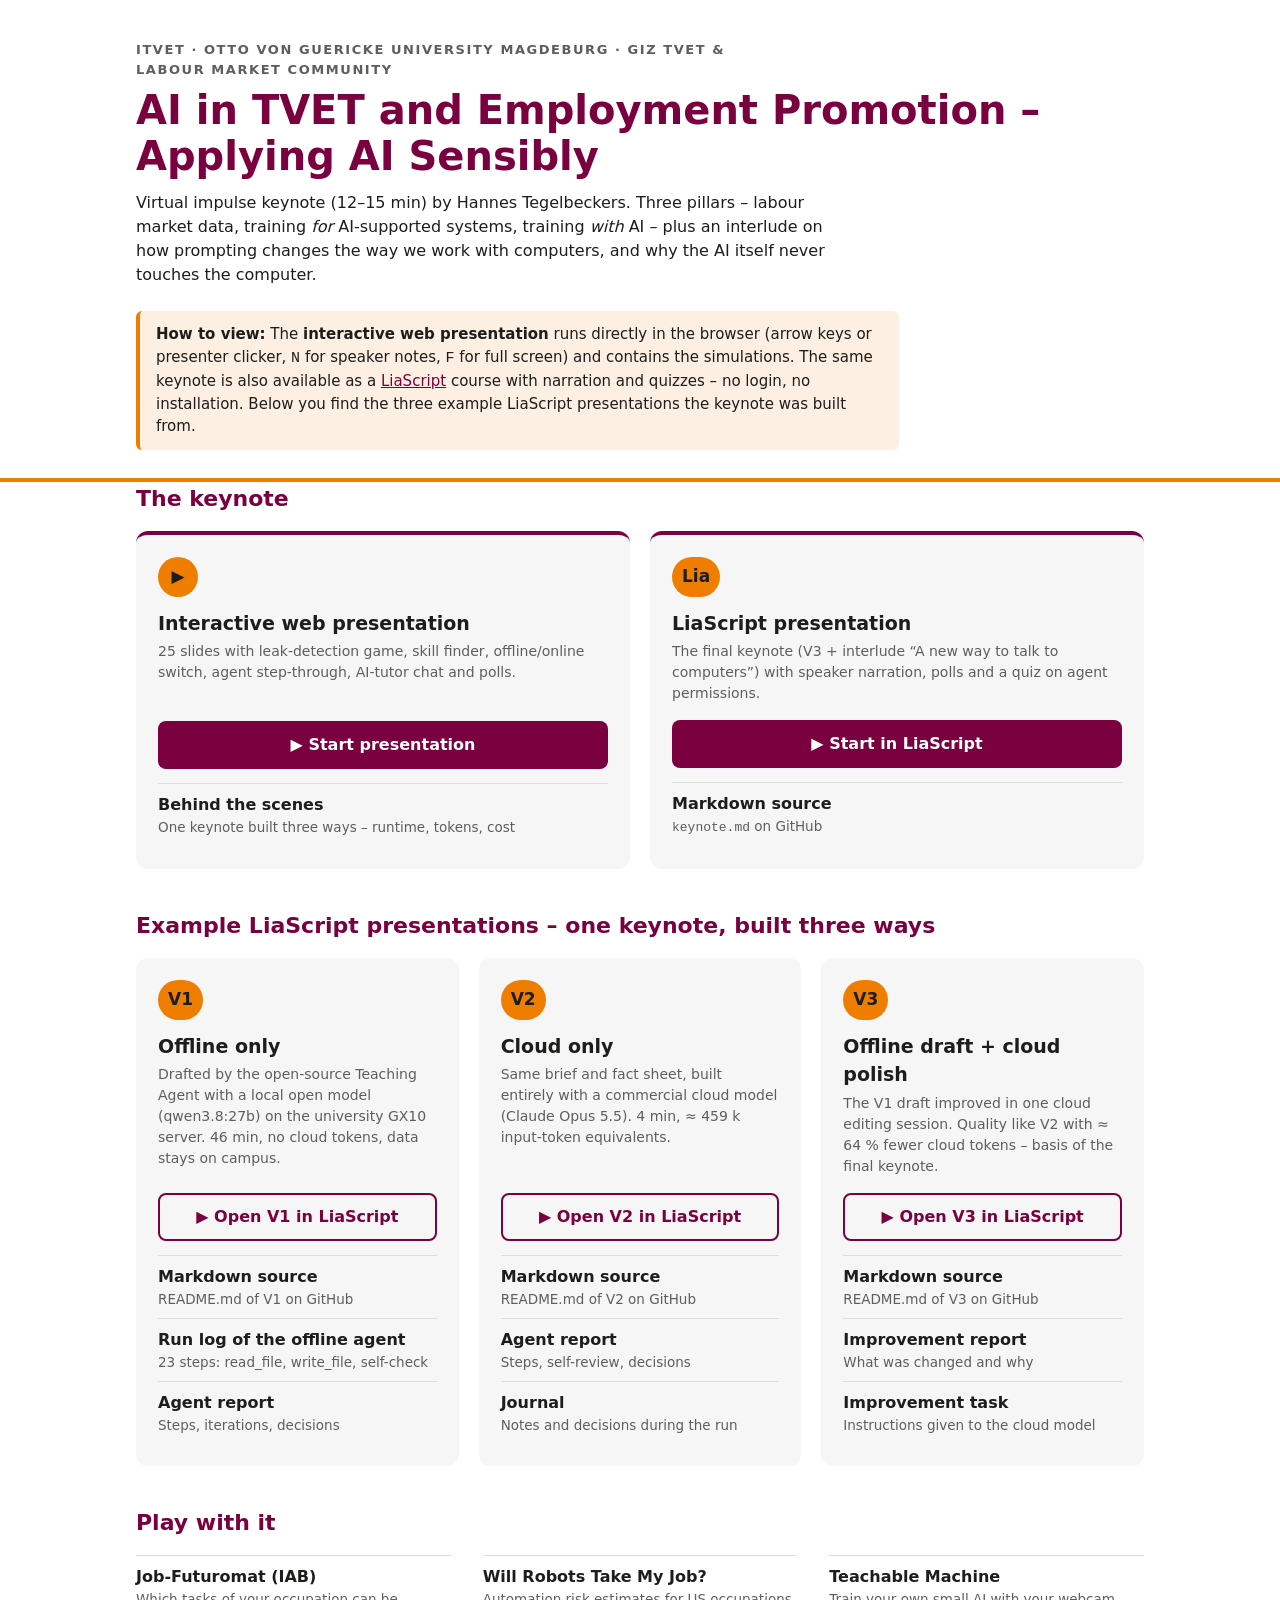
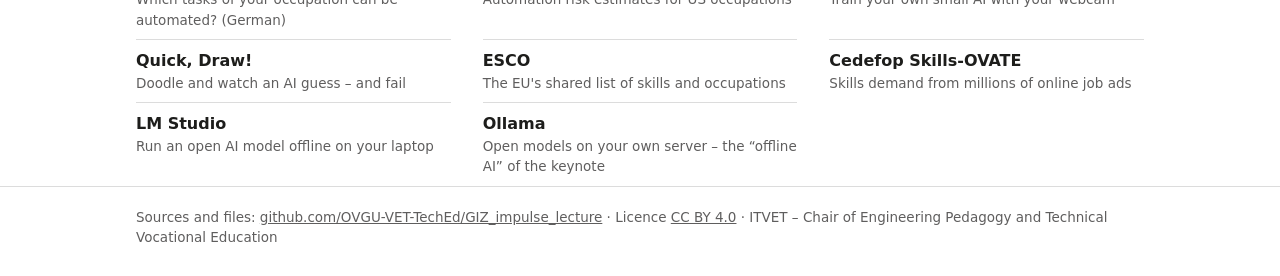
==== commit ef721683: "Add overview start page; move interactive deck to presentation.html Co-Authored-By: Claude Opus 5.5 " ====
--- a/index.html
+++ b/index.html
@@ -4,752 +4,164 @@
 <meta charset="utf-8">
 <meta name="viewport" content="width=device-width, initial-scale=1">
 <title>AI in TVET Keynote</title>
-<meta name="description" content="Interactive keynote: AI in TVET and Employment Promotion – applying AI sensibly. Hannes Tegelbeckers, Otto von Guericke University Magdeburg.">
-<link rel="preconnect" href="https://fonts.googleapis.com">
-<link rel="preconnect" href="https://fonts.gstatic.com" crossorigin>
-<link href="https://fonts.googleapis.com/css2?family=Inter:wght@400;600;700;800&family=Source+Serif+4:ital,wght@0,500;1,500&display=swap" rel="stylesheet">
-<link rel="stylesheet" href="assets/style.css">
+<meta name="description" content="Keynote for the GIZ TVET and Labour Market community – interactive web presentation and LiaScript versions in the browser.">
 <style>
-  body { overflow: hidden; }
-  .deck { position: fixed; inset: 0 0 52px 0; }
-  .slide { position: absolute; inset: 0; display: none; overflow-y: auto; padding: clamp(20px, 4vw, 56px) 16px 40px; }
-  .slide.active { display: block; animation: in .35s ease; }
-  @keyframes in { from { opacity: 0; transform: translateY(8px); } to { opacity: 1; transform: none; } }
-  .inner { min-width: 0; overflow-wrap: break-word; max-width: 1120px; margin: 0 auto; min-height: 100%; display: flex; flex-direction: column; justify-content: center; }
-  .slide.section .inner { justify-content: center; }
-  .slide.section h1 { font-size: clamp(2rem, 5.5vw, 3.8rem); max-width: 18ch; }
-  .f { opacity: 0; transform: translateY(6px); transition: opacity .35s, transform .35s; }
-  .f.on { opacity: 1; transform: none; }
-  .print-all .f, .no-frag .f { opacity: 1; transform: none; }
-  ul.big { font-size: 1.2rem; padding-left: 1.2rem; } ul.big li { margin: .3rem 0; }
-
-  /* bottom bar */
-  .bar { position: fixed; left: 0; right: 0; bottom: 0; height: 52px; display: flex; align-items: center; gap: .5rem; padding: 0 12px; background: var(--surface); border-top: 1px solid var(--line); z-index: 5; }
-  .bar button { padding: .35rem .7rem; font-size: .85rem; }
-  .bar .count { font-variant-numeric: tabular-nums; color: var(--muted); font-size: .85rem; min-width: 4.5em; text-align: center; }
-  .bar .title { flex: 1; overflow: hidden; white-space: nowrap; text-overflow: ellipsis; color: var(--muted); font-size: .85rem; }
-  .progress { position: fixed; left: 0; top: 0; height: 4px; background: var(--accent); z-index: 6; transition: width .3s; }
-  @media (max-width: 600px) { .bar .title, .bar .hide-s { display: none; } }
-
-  /* notes */
-  .notes { display: none; }
-  #notesPanel { position: fixed; left: 0; right: 0; bottom: 52px; max-height: 38vh; overflow-y: auto; background: var(--surface-2); border-top: 2px solid var(--accent); padding: 14px 16px; font-size: 1rem; z-index: 4; display: none; }
-  #notesPanel.open { display: block; }
-  #notesPanel .lbl { font-size: .75rem; text-transform: uppercase; letter-spacing: .1em; color: var(--accent); font-weight: 700; }
-
-  /* title slide */
-  .title-slide h1 { font-size: clamp(2.2rem, 6vw, 4.4rem); max-width: 16ch; }
-  .title-slide .who { margin-top: 2rem; }
-
-  /* polls */
-  .poll { display: grid; gap: .6rem; max-width: 640px; }
-  .poll button { text-align: left; font-size: 1.1rem; padding: .8rem 1rem; display: flex; gap: .8rem; align-items: center; }
-  .poll .n { display: inline-grid; place-items: center; width: 2rem; height: 2rem; border-radius: 50%; background: var(--accent-soft); font-weight: 700; flex: none; }
-
-  /* agent loop diagram */
-  .loop { display: grid; grid-template-columns: repeat(4, 1fr); gap: .6rem; align-items: stretch; }
-  .node { border: 2px solid var(--line); border-radius: 12px; padding: .7rem; background: var(--surface); text-align: center; transition: border-color .25s, background .25s; }
-  .node .ic { font-size: 1.7rem; }
-  .node b { display: block; font-size: .95rem; }
-  .node span { font-size: .8rem; color: var(--muted); }
-  .node.hot { border-color: var(--accent); background: var(--accent-soft); }
-  .node.stop { border-color: var(--bad); }
-  @media (max-width: 760px) { .loop { grid-template-columns: repeat(2, 1fr); } }
-  .log { min-height: 7.5rem; }
-  .log .who { font-size: .75rem; font-weight: 700; text-transform: uppercase; letter-spacing: .08em; color: var(--accent); }
-
-  /* data path */
-  .path { display: flex; align-items: center; gap: .5rem; flex-wrap: wrap; }
-  .path .stop { flex: 1 1 140px; }
-  .arrow { color: var(--muted); font-size: 1.4rem; }
-  mark { background: var(--warm-soft); color: inherit; border-radius: 4px; padding: 0 .15em; }
-
-  /* dots */
-  .dots { display: grid; grid-template-columns: repeat(20, 1fr); gap: 5px; max-width: 560px; }
-  .dot { aspect-ratio: 1; border-radius: 50%; background: var(--accent); transition: background .3s, opacity .3s; }
-  .dot.inf { background: var(--warm); }
-  .dots.adsview .dot.inf { opacity: .12; }
-  .legend { display: flex; gap: 1rem; flex-wrap: wrap; font-size: .9rem; margin: .5rem 0; }
-  .legend i { display: inline-block; width: 12px; height: 12px; border-radius: 50%; margin-right: .35rem; vertical-align: -1px; }
-
-  /* sorter */
-  .task { display: flex; justify-content: space-between; gap: .6rem; align-items: center; padding: .55rem .2rem; border-bottom: 1px solid var(--line); }
-  .task button { min-width: 9.5em; font-size: .85rem; }
-  .task .why { display: none; font-size: .85rem; color: var(--muted); }
-  .reveal .task .why { display: block; }
-
-  /* chat */
-  .chat { display: flex; flex-direction: column; gap: .5rem; max-height: 46vh; overflow-y: auto; padding: .4rem; }
-  .msg { max-width: 85%; padding: .6rem .85rem; border-radius: 14px; font-size: .97rem; }
-  .msg.me { align-self: flex-end; background: var(--accent); color: #fff; border-bottom-right-radius: 4px; }
-  :root[data-theme="dark"] .msg.me { color: #0d1211; }
-  @media (prefers-color-scheme: dark) { :root:not([data-theme="light"]) .msg.me { color: #0d1211; } }
-  .msg.ai { align-self: flex-start; background: var(--surface-2); border-bottom-left-radius: 4px; }
-
-  .links a.card { display: block; text-decoration: none; color: var(--fg); }
-  .links a.card:hover { border-color: var(--accent); }
-  .links .card b { color: var(--accent); }
-  .tabs { display: flex; gap: .4rem; flex-wrap: wrap; margin-bottom: .8rem; }
-  svg text { fill: var(--muted); font-family: var(--font); }
-  #ooSvg text { font-size: 13px; }
-  #ooSvg text.t { font-size: 16px; font-weight: 700; fill: var(--fg); }
+  :root {
+    --ovgu: #7a003f; --fhw: #ef7d00; --tint: #fdf0e3;
+    --bg: #ffffff; --surface: #f6f6f6; --ink: #1d1d1b; --muted: #5f5e5e; --line: #dcdcdc;
+    --btn-ink: #ffffff;
+  }
+  @media (prefers-color-scheme: dark) {
+    :root:not([data-theme="light"]) {
+      --ovgu: #e2709f; --fhw: #f39a3a; --tint: #3a2a1c;
+      --bg: #161515; --surface: #222020; --ink: #ecebe9; --muted: #aaa8a5; --line: #3a3837;
+      --btn-ink: #161515;
+    }
+  }
+  :root[data-theme="dark"] {
+    --ovgu: #e2709f; --fhw: #f39a3a; --tint: #3a2a1c;
+    --bg: #161515; --surface: #222020; --ink: #ecebe9; --muted: #aaa8a5; --line: #3a3837;
+    --btn-ink: #161515;
+  }
+  * { box-sizing: border-box; }
+  body {
+    margin: 0; background: var(--bg); color: var(--ink);
+    font: 16px/1.5 "Lucida Sans", "Lucida Grande", "Segoe UI", system-ui, sans-serif;
+  }
+  .wrap { max-width: 1040px; margin: 0 auto; padding: 0 16px; }
+  header { border-bottom: 4px solid var(--fhw); padding: 40px 0 28px; }
+  .kicker { font-size: 13px; letter-spacing: .12em; text-transform: uppercase; color: var(--muted); font-weight: 700; margin: 0 0 8px; }
+  h1 { color: var(--ovgu); font-size: clamp(28px, 5vw, 40px); line-height: 1.15; margin: 0 0 12px; }
+  header p { max-width: 70ch; margin: 0 0 8px; }
+  .hint { background: var(--tint); border-left: 4px solid var(--fhw); padding: 12px 16px; border-radius: 6px; margin: 24px 0 0; max-width: 80ch; font-size: 15px; }
+  .hint a { color: var(--ovgu); }
+  main { padding: 32px 0 48px; }
+  h2 { color: var(--ovgu); font-size: 22px; margin: 40px 0 16px; }
+  h2:first-child { margin-top: 0; }
+  .sessions { display: grid; grid-template-columns: repeat(auto-fit, minmax(290px, 1fr)); gap: 20px; }
+  .session { background: var(--surface); border-radius: 12px; padding: 22px; display: flex; flex-direction: column; }
+  .session.main { border-top: 4px solid var(--ovgu); }
+  .num { display: inline-grid; place-items: center; min-width: 40px; height: 40px; padding: 0 10px; border-radius: 20px; background: var(--fhw); color: #1d1d1b; font-weight: 700; font-size: 17px; align-self: flex-start; }
+  .session h3 { margin: 12px 0 4px; font-size: 19px; }
+  .session .sub { color: var(--muted); font-size: 14px; margin: 0 0 16px; flex: 1; }
+  .primary {
+    display: block; text-align: center; background: var(--ovgu); color: var(--btn-ink); text-decoration: none;
+    font-weight: 700; padding: 12px 14px; border-radius: 8px; margin-bottom: 14px;
+  }
+  .primary.alt { background: transparent; color: var(--ovgu); border: 2px solid var(--ovgu); padding: 10px 12px; }
+  .primary:hover, .primary:focus-visible { filter: brightness(1.12); }
+  ul.links { list-style: none; padding: 0; margin: 0; }
+  ul.links li { border-top: 1px solid var(--line); padding: 9px 0; display: flex; justify-content: space-between; gap: 12px; align-items: baseline; }
+  ul.links a { color: var(--ink); text-decoration: none; font-weight: 600; }
+  ul.links a:hover, ul.links a:focus-visible { color: var(--ovgu); text-decoration: underline; }
+  .desc { color: var(--muted); font-size: 13.5px; display: block; font-weight: 400; }
+  .dl { font-size: 13px; white-space: nowrap; }
+  .dl a { font-weight: 400; color: var(--muted); }
+  .docs { display: grid; grid-template-columns: repeat(auto-fit, minmax(290px, 1fr)); gap: 0 32px; }
+  code { font-size: 13px; }
+  footer { border-top: 1px solid var(--line); padding: 20px 0 32px; color: var(--muted); font-size: 13.5px; }
+  footer a { color: inherit; }
 </style>
 </head>
 <body>
-<div class="progress" id="progress"></div>
-<main class="deck" id="deck">
+<header>
+  <div class="wrap">
+    <p class="kicker">ITVET · Otto von Guericke University Magdeburg · GIZ TVET &amp; Labour Market community</p>
+    <h1>AI in TVET and Employment Promotion – Applying AI Sensibly</h1>
+    <p>Virtual impulse keynote (12–15 min) by Hannes Tegelbeckers. Three pillars – labour market data, training <i>for</i> AI-supported systems, training <i>with</i> AI – plus an interlude on how prompting changes the way we work with computers, and why the AI itself never touches the computer.</p>
+    <p class="hint"><strong>How to view:</strong> The <strong>interactive web presentation</strong> runs directly in the browser (arrow keys or presenter clicker, <kbd>N</kbd> for speaker notes, <kbd>F</kbd> for full screen) and contains the simulations. The same keynote is also available as a <a href="https://liascript.github.io">LiaScript</a> course with narration and quizzes – no login, no installation. Below you find the three example LiaScript presentations the keynote was built from.</p>
+  </div>
+</header>
 
-<!-- ============ TITLE ============ -->
-<section class="slide title-slide" data-title="Title">
-  <div class="inner">
-    <div class="kicker">Impulse keynote · GIZ TVET &amp; Labour Market community</div>
-    <h1>AI in TVET and Employment Promotion</h1>
-    <p class="lead">Applying AI sensibly – for people, data and learning</p>
-    <div class="who">
-      <b>Hannes Tegelbeckers</b><br>
-      <span class="muted">Otto von Guericke University Magdeburg · Engineering pedagogy and technical education</span>
-    </div>
-    <p class="small" style="margin-top:2rem">Navigate with ← → or the buttons below · <b>N</b> speaker notes · <b>F</b> full screen · <a href="behind-the-scenes.html">How this keynote was built with AI →</a></p>
+<main class="wrap">
+  <h2>The keynote</h2>
+  <div class="sessions">
+    <article class="session main">
+      <span class="num">▶</span>
+      <h3>Interactive web presentation</h3>
+      <p class="sub">25 slides with leak-detection game, skill finder, offline/online switch, agent step-through, AI-tutor chat and polls.</p>
+      <a class="primary" href="presentation.html">▶ Start presentation</a>
+      <ul class="links">
+        <li><span><a href="behind-the-scenes.html">Behind the scenes<span class="desc">One keynote built three ways – runtime, tokens, cost</span></a></span></li>
+      </ul>
+    </article>
+    <article class="session main">
+      <span class="num">Lia</span>
+      <h3>LiaScript presentation</h3>
+      <p class="sub">The final keynote (V3 + interlude “A new way to talk to computers”) with speaker narration, polls and a quiz on agent permissions.</p>
+      <a class="primary" id="liaMain" target="_blank" rel="noopener" href="#">▶ Start in LiaScript</a>
+      <ul class="links">
+        <li><span><a id="liaMainSrc" target="_blank" rel="noopener" href="#">Markdown source<span class="desc"><code>keynote.md</code> on GitHub</span></a></span></li>
+      </ul>
+    </article>
   </div>
-  <aside class="notes">Good morning, everyone, and welcome. I am Hannes Tegelbeckers from Otto von Guericke University Magdeburg, where I work on how people learn technical work. In the next fifteen minutes I want to share a practical view: what should we, the TVET and labour market community, do with AI – and what can we leave to others?</aside>
-</section>
 
-<!-- ============ SCENE ============ -->
-<section class="slide section" data-title="Setting the scene">
-  <div class="inner">
-    <div class="kicker">Setting the scene · ~2 min</div>
-    <h1>AI is already here. The question is how we use it.</h1>
-  </div>
-  <aside class="notes">Let us start with something we all share. AI is already part of our working and learning lives. For us, the question is not how to build AI – it is how to use it well for real problems.</aside>
-</section>
+  <h2>Example LiaScript presentations – one keynote, built three ways</h2>
+  <div class="sessions" id="versions"></div>
 
-<section class="slide" data-title="AI arrives quietly">
-  <div class="inner">
-    <h2>AI arrives quietly</h2>
-    <div class="grid g2">
-      <ul class="big f" data-f="1">
-        <li>Spell-check and translation on your phone</li>
-        <li>Voice messages turned into text</li>
-        <li>Chatbots answering customer questions</li>
-        <li>Route planning for delivery drivers</li>
-        <li>CVs sorted by recruitment platforms</li>
-      </ul>
-      <div class="card f" data-f="2">
-        <p><b>AI, in plain words:</b> software that has learned patterns from many examples – and uses them to suggest, predict, sort or write.</p>
-        <p class="bad" style="margin:0"><b>It does not understand like a person. It can be confidently wrong.</b></p>
-      </div>
-    </div>
-  </div>
-  <aside class="notes">Think about your week so far. Most of you have used AI already – probably without calling it AI. [Click] Imagine Amina, a young job-seeker. Her phone corrects her spelling and turns her voice messages into text. And when she applies online, a platform may sort her CV before any person reads it. [Click] That is the definition I will use today. And please keep the second line in mind: AI can sound very sure and still be wrong.</aside>
-</section>
-
-<section class="slide" data-title="Poll: where have you met AI?">
-  <div class="inner">
-    <div class="kicker">Quick poll · type the number in the chat</div>
-    <h2>Where have you met AI this week?</h2>
-    <div class="poll" data-poll="p1">
-      <button><span class="n">1</span>In my messages and email</button>
-      <button><span class="n">2</span>At work or in my project</button>
-      <button><span class="n">3</span>In learning or teaching</button>
-      <button><span class="n">4</span>Honestly, I don't know</button>
-    </div>
-  </div>
-  <aside class="notes">Before we go on, a quick poll – no right answer, just curiosity. Where have you met AI this week? Please type the number in the chat. If you picked "I don't know", you are in good company – that is exactly how quietly AI arrives.</aside>
-</section>
-
-<section class="slide" data-title="Apply, don't build">
-  <div class="inner">
-    <h2>Apply, don't build</h2>
-    <p class="lead">Building big AI models costs huge amounts of money, data and energy – and only a handful of companies do it.</p>
-    <div class="card f" data-f="1" style="max-width:640px">
-      Our strength is <b>applying</b> existing tools to real problems:
-      <div class="row" style="margin-top:.5rem"><span class="pill">matching people to jobs</span><span class="pill">making training more relevant</span><span class="pill">supporting teachers</span></div>
-    </div>
-    <blockquote class="f" data-f="2">We do not need to build the engine – we need to train good drivers and build good roads.</blockquote>
-  </div>
-  <aside class="notes">Here is the frame for the whole talk. Building large AI models from scratch is extremely expensive and is done by a handful of companies. That is not our job – and that is good news. [Click] Our strength lies somewhere else: using tools that already exist, for problems we know well. [Click] The engine already exists. Our work is the drivers – skilled people – and the roads – good data, good institutions, good training.</aside>
-</section>
-
-<!-- ============ NEW: TALKING TO COMPUTERS ============ -->
-<section class="slide section" data-title="A new way to talk to computers">
-  <div class="inner">
-    <div class="kicker">Interlude · ~2 min</div>
-    <h1>A new way to talk to computers</h1>
-    <p class="lead">From clicking, to coding, to simply saying what you need.</p>
-  </div>
-  <aside class="notes">Before the three pillars, one short interlude. Something fundamental has changed in how people work with computers – and it matters a lot for TVET.</aside>
-</section>
-
-<section class="slide" data-title="Click, code, prompt">
-  <div class="inner">
-    <h2>Click → Code → Prompt</h2>
-    <p class="muted">Same task: <i>“Which apprentices missed more than 3 days this month?”</i></p>
-    <div class="tabs" role="tablist" id="ccpTabs">
-      <button aria-pressed="true" data-k="click">🖱️ Click</button>
-      <button aria-pressed="false" data-k="code">⌨️ Code</button>
-      <button aria-pressed="false" data-k="prompt">💬 Prompt</button>
-    </div>
-    <div class="grid g2">
-      <div class="card" id="ccpBox" style="min-height:11rem"></div>
-      <div class="card f" data-f="1">
-        <h3>Why this is empowering</h3>
-        <p>Plain language becomes the interface. A trainer, a technician or a labour-market analyst can now <b>describe</b> what they need – without being a programmer.</p>
-        <p style="margin:0" class="muted">But: you still have to <b>know your trade</b> to judge whether the answer is right.</p>
-      </div>
-    </div>
-  </div>
-  <aside class="notes">Look at one everyday task in three ways. With clicks, you need to know where every menu is. With code, you need to learn a programming language. With a prompt, you just say what you need – in your own words, maybe even in your own language. [Click] That is empowering: the barrier to using a computer drops dramatically. But the knowledge of the trade becomes more important, not less – because someone has to judge whether the answer is right.</aside>
-</section>
-
-<section class="slide" data-title="Offline AI vs online AI">
-  <div class="inner">
-    <h2>Offline AI or online AI – where does your data go?</h2>
-    <div class="tabs" id="ooTabs">
-      <button aria-pressed="true" data-k="off">🏫 Offline – local server</button>
-      <button aria-pressed="false" data-k="on">☁️ Online – cloud service</button>
-    </div>
-    <div class="card">
-      <svg viewBox="0 0 760 150" width="100%" role="img" aria-label="Data path diagram" id="ooSvg">
-        <rect x="10" y="40" width="150" height="70" rx="12" fill="var(--accent-soft)" stroke="var(--accent)"/>
-        <text x="85" y="72" text-anchor="middle" class="t">Your laptop</text>
-        <text x="85" y="92" text-anchor="middle">prompt + data</text>
-        <rect id="ooBorder" x="0" y="20" width="420" height="110" rx="16" fill="none" stroke="var(--accent)" stroke-dasharray="6 6"/>
-        <text x="210" y="15" text-anchor="middle" id="ooBorderLbl" style="font-size:13px">your institution / your country</text>
-        <rect id="ooLocal" x="250" y="40" width="160" height="70" rx="12" fill="var(--surface-2)" stroke="var(--line)"/>
-        <text x="330" y="72" text-anchor="middle" class="t">Local AI server</text>
-        <text x="330" y="92" text-anchor="middle">open model, e.g. GX10</text>
-        <rect id="ooCloud" x="590" y="40" width="160" height="70" rx="12" fill="var(--surface-2)" stroke="var(--line)"/>
-        <text x="670" y="72" text-anchor="middle" class="t">Cloud data centre</text>
-        <text x="670" y="92" text-anchor="middle">abroad, commercial</text>
-        <path id="ooPath" d="M160 75 L250 75" stroke="var(--accent)" stroke-width="3" fill="none" stroke-dasharray="8 6"><animate attributeName="stroke-dashoffset" from="28" to="0" dur="1s" repeatCount="indefinite"/></path>
-      </svg>
-      <div class="grid g3" id="ooFacts" style="margin-top:.6rem"></div>
-    </div>
-    <p class="small f" data-f="1">Measured on this very keynote: offline draft 46 min · cloud draft 4 min · offline draft + cloud polish ≈ 64 % fewer cloud tokens. <a href="behind-the-scenes.html">See the numbers →</a></p>
-  </div>
-  <aside class="notes">Here is a choice every GIZ project will face. Offline AI means an open model running on a server you own – at a university, a ministry, a training centre. The data never leaves the building. Online AI means a commercial cloud service – usually stronger and faster, but your data travels to a data centre abroad. [Click] I tested both on this very keynote. The local server needed 46 minutes for a first draft; the cloud needed four. The best value came from mixing: draft offline, polish online. The details are on the "behind the scenes" page.</aside>
-</section>
-
-<section class="slide" data-title="AI does not touch the computer">
-  <div class="inner">
-    <h2>The AI never touches the computer</h2>
-    <p class="muted" style="margin-top:-.3rem">A language model only <b>writes text</b> – sometimes that text is code or a command. A program around it, with permissions <b>you</b> set, decides what is actually done.</p>
-    <div class="loop" id="loop">
-      <div class="node" data-n="0"><div class="ic">🧑‍🏫</div><b>Human</b><span>gives the task, sets the rules</span></div>
-      <div class="node" data-n="1"><div class="ic">🧠</div><b>Language model</b><span>only writes text / code</span></div>
-      <div class="node" data-n="2"><div class="ic">🛡️</div><b>Agent program</b><span>checks permissions, runs it</span></div>
-      <div class="node" data-n="3"><div class="ic">💻</div><b>Computer</b><span>files, code, internet</span></div>
-    </div>
-    <div class="card log" style="margin-top:.8rem" id="loopLog"></div>
-    <div class="row" style="margin-top:.6rem" id="loopBtns">
-      <button class="primary" id="loopNext">Next step ▶</button>
-      <button id="loopReset">Restart</button>
-      <span class="small">Steps 1–4 are taken from the real log of the offline run that drafted this keynote.</span>
-    </div>
-  </div>
-  <aside class="notes">This is the most important technical idea of the talk, and it is simple. The AI itself never touches a computer. A language model only produces text. When that text is a command – "read this file", "write that file" – a separate program, the agent, checks whether it is allowed and only then runs it on the computer. The result goes back to the model as new text. Let me click through how this keynote was drafted. [Click through] And notice the last step: when the model asks for something outside the rules, the program stops and asks a human. That is where control lives: in permissions, in sandboxes, in human approval – things we can teach, regulate and own.</aside>
-</section>
-
-<!-- ============ PILLAR 1 ============ -->
-<section class="slide section" data-title="Pillar 1 · Data">
-  <div class="inner">
-    <div class="kicker">Pillar 1 · Data for labour market analysis · ~3 min</div>
-    <h1>Where does our labour market data come from?</h1>
-  </div>
-  <aside class="notes">First pillar. If we want better information about jobs and skills, we have to start with a simple question: where does the data actually come from – and who is in it?</aside>
-</section>
-
-<section class="slide" data-title="From job ad to decision">
-  <div class="inner">
-    <h2>From job ad to decision</h2>
-    <div class="path">
-      <div class="card stop"><b>1 Collect</b><br><small>job ads, surveys, registers</small></div><span class="arrow">→</span>
-      <div class="card stop"><b>2 Clean &amp; link</b><br><small>remove duplicates, map to skills</small></div><span class="arrow">→</span>
-      <div class="card stop"><b>3 Analyse</b><br><small>trends, skill gaps</small></div><span class="arrow">→</span>
-      <div class="card stop"><b>4 Share &amp; use</b><br><small>guidance, curricula, policy</small></div>
-    </div>
-    <div class="card f" data-f="1" style="margin-top:1rem">
-      <div class="kicker">Try it · step 2 in miniature</div>
-      <textarea id="adText" rows="3" aria-label="Job advertisement">Solar technician wanted in Kisumu. You install and maintain PV systems, troubleshoot faults and explain the system to customers. Driving licence, smartphone use and good English and Swahili required. Safety first!</textarea>
-      <div class="row" style="margin:.5rem 0"><button class="primary" id="adBtn">Find the skills</button><span class="small">Simplified demo with a small keyword list. Real systems use language models and shared skill lists such as ESCO.</span></div>
-      <div id="adOut"></div>
-    </div>
-  </div>
-  <aside class="notes">Labour market information travels a path, from the first job ad to a decision in a ministry or a training centre. [Click] Here is step two in miniature: the computer reads a job ad and pulls out the skills. Edit the ad and try it yourself. A real example: the EU agency Cedefop does this for millions of online job ads; shared skill lists like ESCO make jobs and skills comparable. The big gain is freshness – what employers need now, not what the last census said.</aside>
-</section>
-
-<section class="slide" data-title="Whose data is it?">
-  <div class="inner">
-    <h2>Whose data is it?</h2>
-    <p class="lead">Job-portal data often sits with private platforms abroad.</p>
-    <div class="card f" data-f="1" style="max-width:720px"><b>Data sovereignty:</b> our partners keep access to their data – and own it.</div>
-    <div class="grid g3 f" data-f="2" style="margin-top:1rem">
-      <div class="card"><b>Consent</b><br><small>people agree – and data is used only for what they agreed to</small></div>
-      <div class="card"><b>Bias</b><br><small>a system that learned from past hiring can repeat past discrimination</small></div>
-      <div class="card"><b>EU AI Act (2024)</b><br><small>AI for hiring, access to training and assessing learners is <b>high-risk</b></small></div>
-    </div>
-    <p class="f" data-f="3" style="margin-top:1rem">One option: run open AI models on <b>local servers</b> – the data never leaves the country. <span class="muted">(Remember the offline/online switch.)</span></p>
-  </div>
-  <aside class="notes">Now a harder question: who owns all this data? [Click] Data sovereignty means ministries, public employment services and TVET authorities keep access to their data and own it. [Click] Job-seekers' data needs consent and protection; systems trained on past hiring can repeat old unfairness; the EU treats AI in hiring and education as high-risk – a useful reference for our partners. [Click] And there is a practical way to keep control: run openly available AI models on your own servers, as my university does.</aside>
-</section>
-
-<section class="slide" data-title="The informal sector">
-  <div class="inner">
-    <h2>The informal sector – the blind spot</h2>
-    <div class="grid g2">
-      <div>
-        <p>Imagine a plumber in Nairobi: skilled, busy, trusted by the neighbours. <b>No CV online. No LinkedIn profile.</b></p>
-        <div class="tabs" id="dotTabs">
-          <button aria-pressed="true" data-k="61">World ≈ 6 in 10</button>
-          <button aria-pressed="false" data-k="86">Africa ≈ 85 %</button>
-        </div>
-        <button id="dotAds" aria-pressed="false">👁️ Show what online job ads see</button>
-        <p class="small" style="margin-top:.6rem">Share of workers in informal employment. Source: ILO, <i>Women and Men in the Informal Economy</i> (2018) – check for the latest figures.</p>
-        <blockquote class="f" data-f="1">If it is not in the data, it is not in the decision.</blockquote>
-      </div>
-      <div>
-        <div class="legend"><span><i style="background:var(--accent)"></i>formal</span><span><i style="background:var(--warm)"></i>informal</span></div>
-        <div class="dots" id="dots" role="img" aria-label="100 workers"></div>
-        <p class="small" id="dotCap" style="margin-top:.5rem"></p>
-      </div>
-    </div>
-  </div>
-  <aside class="notes">Imagine a plumber in Nairobi. Skilled, always busy, trusted by the neighbourhood – but not on LinkedIn or any job portal. According to the ILO, about two billion people – roughly six in ten workers worldwide – work informally; in Africa it is around eighty-five percent. [Click "show what job ads see"] Online job ads show only the formal, urban, digital part. Ways to make these workers visible: short phone or SMS surveys, voice skill profiles in local languages, data from trade associations and informal apprenticeships, recognition of skills learned on the job. [Click] If it is not in the data, it is not in the decision.</aside>
-</section>
-
-<!-- ============ PILLAR 2 ============ -->
-<section class="slide section" data-title="Pillar 2 · Training for AI systems">
-  <div class="inner">
-    <div class="kicker">Pillar 2 · Training <i>for</i> AI-supported systems · ~4 min</div>
-    <h1>How should TVET prepare technicians for machines that contain AI?</h1>
-  </div>
-  <aside class="notes">Second pillar. More and more technical systems in our partner countries contain AI: sensors plus software that spot problems and predict failures. How does TVET prepare the people who run and repair them?</aside>
-</section>
-
-<section class="slide" data-title="Grace's work order">
-  <div class="inner">
-    <h2>The AI suggests. Grace decides.</h2>
-    <p class="muted" style="margin-top:-.3rem">Grace is a water technician. The leak-detection system sends her a work order. You are Grace – what do you do?</p>
-    <div class="grid g2">
-      <div class="card">
-        <div class="row" style="justify-content:space-between"><b id="leakTitle"></b><span class="small" id="leakScore"></span></div>
-        <svg viewBox="0 0 400 150" width="100%" id="leakSvg" role="img" aria-label="Sensor readings over 24 hours"></svg>
-        <p id="leakAi" style="margin:.4rem 0"></p>
-        <p class="small" id="leakClue" style="margin:0"></p>
-      </div>
-      <div>
-        <div class="grid" style="gap:.5rem" id="leakBtns">
-          <button data-a="leak">🚧 Send the repair crew</button>
-          <button data-a="sensor">🔧 Check the sensor first</button>
-          <button data-a="normal">✅ Close the ticket – nothing wrong</button>
-        </div>
-        <div class="card" id="leakFb" style="margin-top:.7rem;display:none"></div>
-        <button id="leakNext" style="margin-top:.6rem;display:none" class="primary">Next case ▶</button>
-      </div>
-    </div>
-    <p class="small" style="margin-top:.8rem">Same pattern elsewhere: a solar inverter “underperforming”, a camera that flags “faulty parts” on a production line. Illustrative cases.</p>
-  </div>
-  <aside class="notes">Let us make it concrete. You are Grace, a water technician. Sensors in the pipes report something; the software suggests what it means. Only Grace can judge whether the alarm is real. Let us play two or three cases together. [Play] Notice: the AI was useful every time – but in some cases it was wrong, and the knowledge of the trade made the difference. The same pattern holds for solar inverters and quality cameras in production.</aside>
-</section>
-
-<section class="slide" data-title="What changes for skilled workers">
-  <div class="inner">
-    <h2>What changes for skilled workers</h2>
-    <div class="grid g2">
-      <div>
-        <p class="lead">Skilled workers now work <b>with</b> the system:</p>
-        <ul class="big">
-          <li>Read its suggestions: does this make sense?</li>
-          <li>Notice when it is wrong</li>
-          <li>Feed it good data, look after the sensors</li>
-          <li>Report problems to the right person</li>
-        </ul>
-      </div>
-      <div class="f" data-f="1">
-        <div class="table-wrap"><table>
-          <tr><th>Level</th><th>What it means</th></tr>
-          <tr><td><b>1 Use</b></td><td>operate AI-supported tools safely</td></tr>
-          <tr><td><b>2 Understand &amp; check</b></td><td>know what it can and cannot do, spot errors, protect data</td></tr>
-          <tr><td><b>3 Maintain &amp; adapt</b></td><td>keep sensors accurate, update data, find and fix faults</td></tr>
-        </table></div>
-        <p class="card f" data-f="2" style="margin-top:1rem">Built into each trade – water technician, electrician, mechatronics technician. <b>Not</b> a separate IT course.</p>
-      </div>
-    </div>
-  </div>
-  <aside class="notes">For Grace and her colleagues, the daily work changes: they work with the system. [Click] A simple model with three levels: use, understand and check, maintain and adapt. Every occupation needs its own mix. [Click] And these skills belong inside each occupation's training – not in a separate computer course. UNESCO's 2024 AI competency frameworks for students and teachers are a good reference. In practice: update occupational standards, train teachers and in-company trainers first, offer realistic equipment or simulations, and work with companies that already run such systems.</aside>
-</section>
-
-<section class="slide" data-title="Sort Grace's tasks">
-  <div class="inner">
-    <h2>Which tasks change? Sort Grace's week.</h2>
-    <p class="muted" style="margin-top:-.3rem">Click each task to cycle: <span class="pill">AI can do it</span> <span class="pill">AI helps</span> <span class="pill warm">people do it</span></p>
-    <div class="card" id="sorter"></div>
-    <div class="row" style="margin-top:.7rem">
-      <button class="primary" id="sortReveal">Compare with one view</button>
-      <a class="btn" href="https://job-futuromat.iab.de" target="_blank" rel="noopener">Try your own occupation: IAB Job-Futuromat ↗</a>
-    </div>
-    <p class="small" style="margin-top:.5rem">The Job-Futuromat (Institute for Employment Research, IAB) shows which tasks of an occupation could already be automated today – based on German occupations, in German.</p>
-  </div>
-  <aside class="notes">Jobs rarely disappear in one piece; tasks change. Let us sort a typical week for Grace. [Let the audience suggest] Notice that most tasks move to "AI helps" – very few to "AI does it alone". If you want to try this for your own occupation, the Job-Futuromat of the German Institute for Employment Research lets you type any occupation and see which tasks are technically automatable today.</aside>
-</section>
-
-<!-- ============ PILLAR 3 ============ -->
-<section class="slide section" data-title="Pillar 3 · Training with AI">
-  <div class="inner">
-    <div class="kicker">Pillar 3 · Training humans <i>with</i> AI · ~3 min</div>
-    <h1>How can AI make learning personal, self-paced and open?</h1>
-  </div>
-  <aside class="notes">Third pillar. Now we turn the question around. Not training for AI – but how AI can help us train people.</aside>
-</section>
-
-<section class="slide" data-title="Joseph's AI tutor">
-  <div class="inner">
-    <h2>Learning that fits the learner</h2>
-    <div class="grid g2">
-      <div class="card">
-        <div class="kicker">Joseph, apprentice electrician · evening, on his phone</div>
-        <div class="chat" id="chat"></div>
-        <div class="row" style="margin-top:.6rem" id="chatBtns">
-          <button data-c="simple">Explain it simpler</button>
-          <button data-c="fr">In French, please</button>
-          <button data-c="trade">An example from my work</button>
-          <button data-c="quiz">Give me a practice question</button>
-        </div>
-        <p class="small" style="margin:.5rem 0 0">Scripted demo – no AI is called.</p>
-      </div>
-      <div>
-        <div class="card f" data-f="1"><b>Open Educational Resources (OER):</b> free learning materials anyone may reuse and adapt (UNESCO Recommendation, 2019). AI makes adapting them to a local language or trade much faster.</div>
-        <div class="card f" data-f="2" style="margin-top:1rem"><b>From my work:</b> an open-source <b>Teaching Agent</b> turns a teacher's course plan into interactive online material (<a href="https://liascript.github.io" target="_blank" rel="noopener">LiaScript</a>). The teacher stays the author. <a href="behind-the-scenes.html">This keynote was drafted with it →</a></div>
-      </div>
-    </div>
-  </div>
-  <aside class="notes">Imagine Joseph, an apprentice electrician. During the day he works; in the evening he learns on his phone. An AI tutor can explain a topic again – in simpler words, in another language, with an example from his trade – and give him practice questions with instant feedback. [Click] Open Educational Resources are free, openly licensed materials; with AI, adapting them to a local language or trade becomes much faster. [Click] An example from my own work: an open-source Teaching Agent helps teachers turn their course plan into interactive online material. It drafts, checks and suggests – the teacher stays the author. In fact, this keynote was drafted with it.</aside>
-</section>
-
-<section class="slide" data-title="Co-pilot, not autopilot">
-  <div class="inner">
-    <h2>AI is a co-pilot – not an autopilot</h2>
-    <div class="grid g2">
-      <div class="card">
-        <div class="kicker">Spot the error · the AI tutor says:</div>
-        <p style="font-size:1.1rem">“Ohm's law says <b>voltage = resistance ÷ current</b> (U = R / I). So a 46 Ω heater on 230 V draws 5 A.” ✅ <i>I'm confident this is correct.</i></p>
-        <div class="grid" style="gap:.5rem" id="spot">
-          <button data-s="0">Everything is correct</button>
-          <button data-s="1">The formula is wrong</button>
-          <button data-s="2">The result (5 A) is wrong</button>
-        </div>
-        <p id="spotFb" style="margin:.6rem 0 0"></p>
-      </div>
-      <div class="f" data-f="1">
-        <div class="table-wrap"><table>
-          <tr><th>Teachers keep</th><th>Learners need</th></tr>
-          <tr><td>setting goals</td><td>critical thinking: “Is this correct? How do I check?”</td></tr>
-          <tr><td>judging quality</td><td>problem solving</td></tr>
-          <tr><td>relationship, motivation</td><td>communication and teamwork</td></tr>
-          <tr><td>fair assessment</td><td>responsibility</td></tr>
-        </table></div>
-        <p class="small" style="margin-top:.6rem"><b>Risks:</b> confident wrong answers · copying instead of learning · unequal access · privacy of young learners</p>
-        <blockquote class="f" data-f="2" style="font-size:1.3rem">If teachers are not confident with AI, learners will not be either.</blockquote>
-      </div>
-    </div>
-  </div>
-  <aside class="notes">Imagine Sara, a teacher at a vocational school. AI can save her time – but it cannot do her job. Let us test ourselves: the tutor gives an answer and sounds very sure. What is wrong? [Let audience answer] The formula is wrong, but the number happens to be right – exactly the kind of mistake a learner will not notice unless they know the subject. [Click] Sara keeps what matters: goals, judging quality, motivation, fair assessment. Her learners need critical thinking above all. Let us name the risks honestly – none is a reason to stop, they are reasons to teach carefully. [Click] That is why I would start with teachers.</aside>
-</section>
-
-<!-- ============ CONCLUSION ============ -->
-<section class="slide" data-title="Where should GIZ invest?">
-  <div class="inner">
-    <div class="kicker">Conclusion · ~2 min</div>
-    <h2>Where should GIZ invest?</h2>
-    <div class="grid g2">
-      <div class="card f" data-f="1"><b>📱 Low-barrier, mobile-first</b><br><small>simple phones, messaging, SMS, voice, local languages</small></div>
-      <div class="card f" data-f="1"><b>👩‍🏫 People before platforms</b><br><small>teachers, trainers, analysts, employment services</small></div>
-      <div class="card f" data-f="2"><b>🏛️ Local ownership</b><br><small>partners own their data; open source, open formats, local servers where it matters</small></div>
-      <div class="card f" data-f="2"><b>🧰 Include the informal sector</b><br><small>in data and in training</small></div>
-      <div class="card f" data-f="3"><b>🌱 Start small, learn fast</b><br><small>pilots, then scale what works</small></div>
-      <div class="card f" data-f="3"><b>🛡️ Teach control</b><br><small>permissions, checking, human approval – the AI only writes, people decide</small></div>
-    </div>
-  </div>
-  <aside class="notes">Let us bring it together. [Click] Solutions that work on a simple phone, with weak internet, by voice and in local languages – and skilled people before new platforms. [Click] Partners who own their data and use open tools – with the plumber in Nairobi included. [Click] Small pilots on clear problems, then scale what works. And teach control: the AI only writes; people and the rules they set decide what happens.</aside>
-</section>
-
-<section class="slide" data-title="Three take-aways">
-  <div class="inner">
-    <h2>Three take-aways</h2>
-    <div class="grid g3">
-      <div class="card f" data-f="1"><div style="font-size:2.4rem;font-weight:800;color:var(--accent)">1</div><b>Apply, don't build</b><p class="muted">AI is a tool for real problems – like getting Amina into the right job.</p></div>
-      <div class="card f" data-f="2"><div style="font-size:2.4rem;font-weight:800;color:var(--accent)">2</div><b>People first</b><p class="muted">Technicians like Grace and teachers like Sara who can work with AI – and question it.</p></div>
-      <div class="card f" data-f="3"><div style="font-size:2.4rem;font-weight:800;color:var(--accent)">3</div><b>Data with care</b><p class="muted">Local ownership, privacy, and the informal sector in the picture.</p></div>
-    </div>
-  </div>
-  <aside class="notes">If you remember only three things, let them be these. [Click] Apply, don't build. [Click] People first. [Click] Data with care – our partners own their data, privacy is protected, and the plumber in Nairobi is in the picture too.</aside>
-</section>
-
-<section class="slide" data-title="Your turn">
-  <div class="inner">
-    <div class="kicker">Your turn · type the number in the chat</div>
-    <h2>Where will you start?</h2>
-    <div class="grid g2">
-      <div class="poll" data-poll="p2">
-        <button><span class="n">1</span>Better labour market data</button>
-        <button><span class="n">2</span>Updating TVET curricula</button>
-        <button><span class="n">3</span>Training teachers</button>
-        <button><span class="n">4</span>Reaching the informal sector</button>
-      </div>
-      <div class="card f" data-f="1"><b>Call to action:</b> bring one real problem from your project to today's discussions. <b>Name the person it is about</b> – and one small pilot you could start.</div>
-    </div>
-  </div>
-  <aside class="notes">One last poll: where would you start in your own project? There is no wrong answer – pick the one your partners already care about. [Click] Bring one real problem into the discussions – and name the person it is about: a job-seeker, a technician, a teacher, a learner. Then ask together what small pilot you could start next.</aside>
-</section>
-
-<section class="slide section" data-title="Closing">
-  <div class="inner">
-    <blockquote style="font-size:clamp(1.6rem,3.6vw,2.6rem);max-width:28ch">AI will not replace good TVET – but TVET that uses AI well will shape who benefits from it.</blockquote>
-    <p class="lead">Thank you!</p>
-    <p class="muted">Hannes Tegelbeckers · Otto von Guericke University Magdeburg</p>
-  </div>
-  <aside class="notes">AI will not replace good TVET – but TVET that uses AI well will shape who benefits from it. Thank you for your attention, and I look forward to our discussions.</aside>
-</section>
-
-<section class="slide" data-title="Play with it">
-  <div class="inner">
-    <h2>Play with it – after the talk</h2>
-    <div class="grid g3 links">
-      <a class="card" href="https://job-futuromat.iab.de" target="_blank" rel="noopener"><b>Job-Futuromat ↗</b><br><small>IAB: which tasks of your occupation can be automated? (German)</small></a>
-      <a class="card" href="https://willrobotstakemyjob.com" target="_blank" rel="noopener"><b>Will Robots Take My Job? ↗</b><br><small>Automation risk estimates for US occupations</small></a>
-      <a class="card" href="https://teachablemachine.withgoogle.com" target="_blank" rel="noopener"><b>Teachable Machine ↗</b><br><small>Train your own small AI with your webcam – “learning from examples” in 2 minutes</small></a>
-      <a class="card" href="https://quickdraw.withgoogle.com" target="_blank" rel="noopener"><b>Quick, Draw! ↗</b><br><small>Doodle and watch an AI guess – and fail</small></a>
-      <a class="card" href="https://esco.ec.europa.eu" target="_blank" rel="noopener"><b>ESCO ↗</b><br><small>The EU's shared list of skills and occupations</small></a>
-      <a class="card" href="https://www.cedefop.europa.eu/en/tools/skills-online-vacancies" target="_blank" rel="noopener"><b>Cedefop Skills-OVATE ↗</b><br><small>Skills demand from millions of online job ads</small></a>
-      <a class="card" href="https://lmstudio.ai" target="_blank" rel="noopener"><b>LM Studio ↗</b><br><small>Run an open AI model offline on your own laptop</small></a>
-      <a class="card" href="https://ollama.com" target="_blank" rel="noopener"><b>Ollama ↗</b><br><small>Open models on your own server – the “offline AI” of this talk</small></a>
-      <a class="card" href="behind-the-scenes.html"><b>Behind the scenes →</b><br><small>This keynote built three ways: offline, cloud, combined – with tokens and cost</small></a>
-    </div>
-    <p class="small" style="margin-top:1rem">Also as LiaScript course (with narration and in-browser polls): <a id="liaLink" target="_blank" rel="noopener" href="https://liascript.github.io/course/?https://raw.githubusercontent.com/OVGU-VET-TechEd/GIZ_impulse_lecture/main/V3_GX10_Claude_improved/README.md">open in LiaScript ↗</a> · Source: <a href="https://github.com/OVGU-VET-TechEd/GIZ_impulse_lecture" target="_blank" rel="noopener">GitHub ↗</a></p>
-  </div>
-  <aside class="notes">All links for after the talk. The deck stays online.</aside>
-</section>
-
+  <h2>Play with it</h2>
+  <ul class="links docs" id="play"></ul>
 </main>
 
-<div id="notesPanel" aria-live="polite"><div class="lbl">Speaker notes</div><div id="notesText"></div></div>
-<nav class="bar" aria-label="Slide navigation">
-  <button id="prev" aria-label="Previous">←</button>
-  <span class="count" id="count"></span>
-  <button id="next" aria-label="Next">→</button>
-  <span class="title" id="stitle"></span>
-  <button id="notesBtn" aria-pressed="false" title="Speaker notes (N)">Notes</button>
-  <button id="fragBtn" aria-pressed="false" class="hide-s" title="Show all builds at once">All builds</button>
-  <button id="themeBtn" title="Toggle theme" aria-label="Toggle theme">◐</button>
-  <button id="fsBtn" class="hide-s" title="Full screen (F)">⛶</button>
-</nav>
+<footer>
+  <div class="wrap">
+    Sources and files: <a href="https://github.com/OVGU-VET-TechEd/GIZ_impulse_lecture">github.com/OVGU-VET-TechEd/GIZ_impulse_lecture</a> ·
+    Licence <a href="https://creativecommons.org/licenses/by/4.0/">CC BY 4.0</a> ·
+    ITVET – Chair of Engineering Pedagogy and Technical Vocational Education
+  </div>
+</footer>
 
 <script>
-(() => {
-  const $ = (s, r = document) => r.querySelector(s), $$ = (s, r = document) => [...r.querySelectorAll(s)];
-  const store = { get(k) { try { return localStorage.getItem(k); } catch { return null; } }, set(k, v) { try { localStorage.setItem(k, v); } catch {} } };
+  const RAW = "https://raw.githubusercontent.com/OVGU-VET-TechEd/GIZ_impulse_lecture/main/";
+  const BLOB = "https://github.com/OVGU-VET-TechEd/GIZ_impulse_lecture/blob/main/";
+  const TREE = "https://github.com/OVGU-VET-TechEd/GIZ_impulse_lecture/tree/main/";
+  const lia = (p) => "https://liascript.github.io/course/?" + RAW + p;
 
-  /* ---------- theme ---------- */
-  const savedTheme = store.get('giz-theme'); if (savedTheme) document.documentElement.dataset.theme = savedTheme;
-  $('#themeBtn').onclick = () => {
-    const dark = getComputedStyle(document.documentElement).colorScheme.includes('dark');
-    const t = dark ? 'light' : 'dark'; document.documentElement.dataset.theme = t; store.set('giz-theme', t);
+  document.getElementById("liaMain").href = lia("keynote.md");
+  document.getElementById("liaMainSrc").href = BLOB + "keynote.md";
+
+  const el = (tag, attrs = {}, ...kids) => {
+    const e = document.createElement(tag);
+    for (const [k, v] of Object.entries(attrs)) e.setAttribute(k, v);
+    e.append(...kids);
+    return e;
   };
+  const item = (label, desc, href) =>
+    el("li", {}, el("span", {}, el("a", { href, target: "_blank", rel: "noopener" }, label, el("span", { class: "desc" }, desc))));
 
-  /* ---------- deck engine ---------- */
-  const slides = $$('.slide');
-  let cur = 0, step = 0;
-  const maxStep = s => Math.max(0, ...$$('.f', s).map(e => +e.dataset.f || 0));
-  function render() {
-    slides.forEach((s, i) => s.classList.toggle('active', i === cur));
-    const s = slides[cur];
-    $$('.f', s).forEach(e => e.classList.toggle('on', (+e.dataset.f || 0) <= step));
-    $('#count').textContent = `${cur + 1} / ${slides.length}`;
-    $('#stitle').textContent = s.dataset.title || '';
-    $('#progress').style.width = `${(cur / (slides.length - 1)) * 100}%`;
-    const n = $('.notes', s); $('#notesText').textContent = n ? n.textContent.trim() : '';
-    history.replaceState(null, '', `#${cur + 1}`);
+  const versions = [
+    { n: "V1", dir: "V1_Offline_GX10", title: "Offline only", sub: "Drafted by the open-source Teaching Agent with a local open model (qwen3.8:27b) on the university GX10 server. 46 min, no cloud tokens, data stays on campus.",
+      extra: [["Run log of the offline agent", "23 steps: read_file, write_file, self-check", "_gx10/giz-keynote/results/T1/run.log"], ["Agent report", "Steps, iterations, decisions", "_gx10/giz-keynote/results/T1/agent_report.md"]] },
+    { n: "V2", dir: "V2_Claude", title: "Cloud only", sub: "Same brief and fact sheet, built entirely with a commercial cloud model (Claude Opus 5.5). 4 min, ≈ 459 k input-token equivalents.",
+      extra: [["Agent report", "Steps, self-review, decisions", "V2_Claude/_run/agent_report.md"], ["Journal", "Notes and decisions during the run", "V2_Claude/_run/journal.md"]] },
+    { n: "V3", dir: "V3_GX10_Claude_improved", title: "Offline draft + cloud polish", sub: "The V1 draft improved in one cloud editing session. Quality like V2 with ≈ 64 % fewer cloud tokens – basis of the final keynote.",
+      extra: [["Improvement report", "What was changed and why", "V3_GX10_Claude_improved/_run/improve_report.md"], ["Improvement task", "Instructions given to the cloud model", "V3_GX10_Claude_improved/_run/IMPROVE.md"]] },
+  ];
+  const box = document.getElementById("versions");
+  for (const v of versions) {
+    const ul = el("ul", { class: "links" });
+    ul.append(item("Markdown source", "README.md of " + v.n + " on GitHub", BLOB + v.dir + "/README.md"));
+    for (const [label, desc, path] of v.extra) ul.append(item(label, desc, BLOB + path));
+    box.append(el("article", { class: "session" },
+      el("span", { class: "num" }, v.n),
+      el("h3", {}, v.title),
+      el("p", { class: "sub" }, v.sub),
+      el("a", { class: "primary alt", href: lia(v.dir + "/README.md"), target: "_blank", rel: "noopener" }, "▶ Open " + v.n + " in LiaScript"),
+      ul));
   }
-  function go(i, atEnd) { cur = Math.max(0, Math.min(slides.length - 1, i)); step = atEnd ? maxStep(slides[cur]) : 0; slides[cur].scrollTop = 0; render(); }
-  function next() { if (!document.body.classList.contains('no-frag') && step < maxStep(slides[cur])) { step++; render(); } else if (cur < slides.length - 1) go(cur + 1); }
-  function prev() { if (!document.body.classList.contains('no-frag') && step > 0) { step--; render(); } else if (cur > 0) go(cur - 1, true); }
-  $('#next').onclick = next; $('#prev').onclick = prev;
-  const toggleNotes = () => { const p = $('#notesPanel'); p.classList.toggle('open'); $('#notesBtn').setAttribute('aria-pressed', p.classList.contains('open')); };
-  $('#notesBtn').onclick = toggleNotes;
-  $('#fragBtn').onclick = () => { document.body.classList.toggle('no-frag'); $('#fragBtn').setAttribute('aria-pressed', document.body.classList.contains('no-frag')); };
-  const fs = () => document.fullscreenElement ? document.exitFullscreen() : document.documentElement.requestFullscreen?.();
-  $('#fsBtn').onclick = fs;
-  document.addEventListener('keydown', e => {
-    if (e.target.closest('textarea, input') || e.metaKey || e.ctrlKey || e.altKey) return;
-    if (['ArrowRight', 'PageDown', ' '].includes(e.key)) { e.preventDefault(); next(); }
-    else if (['ArrowLeft', 'PageUp'].includes(e.key)) { e.preventDefault(); prev(); }
-    else if (e.key === 'Home') go(0); else if (e.key === 'End') go(slides.length - 1);
-    else if (e.key === 'n' || e.key === 'N') toggleNotes();
-    else if (e.key === 'f' || e.key === 'F') fs();
-  });
-  let tx = null;
-  $('#deck').addEventListener('touchstart', e => { tx = e.touches[0].clientX; }, { passive: true });
-  $('#deck').addEventListener('touchend', e => { if (tx === null) return; const dx = e.changedTouches[0].clientX - tx; if (Math.abs(dx) > 70 && !e.target.closest('textarea, .chat')) (dx < 0 ? next : prev)(); tx = null; });
-  if (window.matchMedia('(max-width: 600px)').matches) document.body.classList.add('no-frag');
-  go((parseInt(location.hash.slice(1)) || 1) - 1);
 
-  /* ---------- polls ---------- */
-  $$('.poll').forEach(p => $$('button', p).forEach(b => b.onclick = () => { $$('button', p).forEach(x => x.setAttribute('aria-pressed', x === b)); }));
-
-  /* ---------- tabs helper ---------- */
-  function tabs(sel, fn) { const bs = $$(`${sel} button`); bs.forEach(b => b.onclick = () => { bs.forEach(x => x.setAttribute('aria-pressed', x === b)); fn(b.dataset.k); }); fn(bs[0].dataset.k); }
-
-  /* ---------- click / code / prompt ---------- */
-  const ccp = {
-    click: `<ol style="margin:0;padding-left:1.2rem"><li>Open the attendance spreadsheet</li><li>Select the table → Data → Filter</li><li>Filter “Month” = October</li><li>Insert → Pivot table, rows = name, values = count of absences</li><li>Sort descending, filter &gt; 3</li></ol><p class="small" style="margin:.5rem 0 0">You need to know <b>where</b> everything is.</p>`,
-    code: `<pre>df = pd.read_excel("attendance.xlsx")
-october = df[df.date.dt.month == 10]
-n = october[october.absent].groupby("name").size()
-print(n[n &gt; 3])</pre><p class="small" style="margin:.5rem 0 0">Precise and repeatable – but you need to learn a <b>programming language</b>.</p>`,
-    prompt: `<p style="font-size:1.15rem;font-family:var(--serif)">“Here is our attendance list. Which apprentices missed more than three days in October? Make a short table I can send to the training company.”</p><p class="small" style="margin:0">Your <b>own words</b> – any language. Behind the scenes, the AI may write the code above for you.</p>`
-  };
-  tabs('#ccpTabs', k => { $('#ccpBox').innerHTML = ccp[k]; });
-
-  /* ---------- offline / online ---------- */
-  const oo = {
-    off: { path: 'M160 75 L250 75', border: 420, lbl: 'your institution / your country – data stays inside', local: true,
-      facts: [['Data', 'stays in the building'], ['Cost', 'hardware once, no fees per use'], ['Speed & quality', 'slower, good for first drafts']] },
-    on: { path: 'M160 75 C 300 140, 450 140, 590 75', border: 170, lbl: 'your laptop – data leaves', local: false,
-      facts: [['Data', 'travels to a provider abroad'], ['Cost', 'pay per use (tokens)'], ['Speed & quality', 'fast, strongest models']] }
-  };
-  tabs('#ooTabs', k => {
-    const c = oo[k];
-    $('#ooPath').setAttribute('d', c.path);
-    $('#ooBorder').setAttribute('width', c.border); $('#ooBorderLbl').setAttribute('x', c.border / 2); $('#ooBorderLbl').textContent = c.lbl;
-    $('#ooLocal').setAttribute('stroke', c.local ? 'var(--accent)' : 'var(--line)'); $('#ooLocal').setAttribute('fill', c.local ? 'var(--accent-soft)' : 'var(--surface-2)');
-    $('#ooCloud').setAttribute('stroke', c.local ? 'var(--line)' : 'var(--warm)'); $('#ooCloud').setAttribute('fill', c.local ? 'var(--surface-2)' : 'var(--warm-soft)');
-    $('#ooFacts').innerHTML = c.facts.map(([a, b]) => `<div><small>${a}</small><br><b>${b}</b></div>`).join('');
-  });
-
-  /* ---------- agent loop ---------- */
-  const loopSteps = [
-    { n: [0], who: 'Human → agent', t: 'Task: <i>“Build a 12–15 minute keynote on AI in TVET. Use only the fact sheet. Write the result to <code>materials/…/README.md</code>. No git, no images.”</i>' },
-    { n: [1], who: 'Language model writes', t: '<code>read_file inputs/rahmen.md</code> <span class="muted">– just text. Nothing has happened yet.</span>' },
-    { n: [2, 3], who: 'Agent program', t: 'Is reading inside the project folder allowed? <b class="good">Yes</b> → the computer reads the file, the text goes back to the model.' },
-    { n: [1], who: 'Language model writes', t: '<code>write_file materials/01-giz-keynote/README.md</code> + 300 lines of slides <span class="muted">(step 7 of 23, after 11 minutes)</span>' },
-    { n: [2, 3], who: 'Agent program', t: 'Writing into <code>materials/</code> is allowed → <b class="good">file saved</b>.' },
-    { n: [1], who: 'Language model writes (illustrative)', t: '<code>delete inputs/</code> <span class="muted">– “clean up old files”</span>', ask: true },
+  const play = [
+    ["Job-Futuromat (IAB)", "Which tasks of your occupation can be automated? (German)", "https://job-futuromat.iab.de"],
+    ["Will Robots Take My Job?", "Automation risk estimates for US occupations", "https://willrobotstakemyjob.com"],
+    ["Teachable Machine", "Train your own small AI with your webcam", "https://teachablemachine.withgoogle.com"],
+    ["Quick, Draw!", "Doodle and watch an AI guess – and fail", "https://quickdraw.withgoogle.com"],
+    ["ESCO", "The EU's shared list of skills and occupations", "https://esco.ec.europa.eu"],
+    ["Cedefop Skills-OVATE", "Skills demand from millions of online job ads", "https://www.cedefop.europa.eu/en/tools/skills-online-vacancies"],
+    ["LM Studio", "Run an open AI model offline on your laptop", "https://lmstudio.ai"],
+    ["Ollama", "Open models on your own server – the “offline AI” of the keynote", "https://ollama.com"],
   ];
-  let li = 0;
-  function loopRender() {
-    const s = loopSteps[li - 1];
-    $$('#loop .node').forEach(n => { n.classList.toggle('hot', !!s && s.n.includes(+n.dataset.n)); n.classList.remove('stop'); });
-    if (!s) { $('#loopLog').innerHTML = '<span class="muted">Press “Next step” to see how an AI agent works – one message at a time.</span>'; $('#loopNext').disabled = false; return; }
-    $('#loopLog').innerHTML = `<div class="who">Step ${li} · ${s.who}</div><p>${s.t}</p>` + (s.ask ? `<p><b>Agent program:</b> deleting is not in the permissions. <b>Ask the human?</b></p><div class="row"><button id="lAllow">Allow</button><button id="lDeny" class="primary">Deny</button></div>` : '');
-    $('#loopNext').disabled = li >= loopSteps.length;
-    if (s.ask) {
-      $('#lAllow').onclick = () => { $('#loopLog').insertAdjacentHTML('beforeend', '<p class="bad" style="margin:.5rem 0 0">⚠️ Allowed – the input files are gone. The model “meant well”; the <b>permission</b> was the human’s decision.</p>'); $('[data-n="3"]').classList.add('hot'); $('#lAllow').disabled = $('#lDeny').disabled = true; };
-      $('#lDeny').onclick = () => { $('#loopLog').insertAdjacentHTML('beforeend', '<p class="good" style="margin:.5rem 0 0">🛡️ Blocked. The model gets the answer “not allowed” as text and continues another way. Nothing on the computer changed.</p>'); $('[data-n="3"]').classList.add('stop'); $('#lAllow').disabled = $('#lDeny').disabled = true; };
-    }
-  }
-  $('#loopNext').onclick = () => { if (li < loopSteps.length) { li++; loopRender(); } };
-  $('#loopReset').onclick = () => { li = 0; loopRender(); };
-  loopRender();
-
-  /* ---------- skill finder ---------- */
-  const skills = [
-    [/install\w*/gi, 'install electrical systems', 't'], [/\bPV\b|solar/gi, 'install solar energy systems', 't'],
-    [/maintain\w*|maintenance/gi, 'maintain equipment', 't'], [/troubleshoot\w*|fault\w*|repair\w*/gi, 'troubleshooting', 't'],
-    [/pipe\w*|plumb\w*/gi, 'install plumbing', 't'], [/sensor\w*/gi, 'calibrate sensors', 't'], [/weld\w*/gi, 'welding', 't'],
-    [/smartphone|app\b|tablet/gi, 'use digital devices', 'd'], [/excel|spreadsheet\w*|computer\w*/gi, 'use office software', 'd'],
-    [/customer\w*|client\w*/gi, 'customer service', 'x'], [/explain\w*|communicat\w*/gi, 'communication', 'x'], [/team\w*/gi, 'teamwork', 'x'],
-    [/safety|safe\b/gi, 'health & safety', 'x'], [/driving licen[cs]e|driver/gi, 'drive vehicles', 'x'],
-    [/English|French|Swahili|Kiswahili|Arabic|Portuguese|Amharic/gi, 'languages', 'x']
-  ];
-  const esc = s => s.replace(/[&<>]/g, c => ({ '&': '&amp;', '<': '&lt;', '>': '&gt;' }[c]));
-  $('#adBtn').onclick = () => {
-    const txt = $('#adText').value; let html = esc(txt); const found = new Map();
-    skills.forEach(([re, label, g]) => { if (txt.match(re)) { found.set(label, g); html = html.replace(re, m => `<mark>${m}</mark>`); } });
-    const groups = { t: 'Technical', d: 'Digital', x: 'Transversal' };
-    const chips = Object.entries(groups).map(([g, name]) => { const l = [...found].filter(([, gg]) => gg === g).map(([k]) => `<span class="pill${g === 'x' ? ' warm' : ''}">${k}</span>`).join(''); return l ? `<div><small>${name}</small><br>${l}</div>` : ''; }).join('');
-    $('#adOut').innerHTML = `<p style="margin:.3rem 0">${html}</p><div class="grid g3">${chips || '<span class="muted">No skills found in the demo list.</span>'}</div>`;
-  };
-
-  /* ---------- informal dots ---------- */
-  let share = 61;
-  function dots() {
-    $('#dots').innerHTML = Array.from({ length: 100 }, (_, i) => `<div class="dot${i >= 100 - share ? ' inf' : ''}"></div>`).join('');
-    const ads = $('#dots').classList.contains('adsview');
-    $('#dotCap').textContent = ads ? `Online job ads only “see” the ${100 - share} formal workers – and not even all of them.` : `Of 100 workers, about ${share} work informally.`;
-  }
-  tabs('#dotTabs', k => { share = +k; dots(); });
-  $('#dotAds').onclick = () => { const on = $('#dots').classList.toggle('adsview'); $('#dotAds').setAttribute('aria-pressed', on); dots(); };
-
-  /* ---------- leak simulation ---------- */
-  const H = Array.from({ length: 25 }, (_, i) => i);
-  const base = h => 40 + 25 * Math.sin((h - 9) / 24 * 2 * Math.PI) + (h >= 6 && h <= 21 ? 10 : -8);
-  const cases = [
-    { title: 'Case 1 · District B, night flow', flow: H.map(h => base(h) + (h >= 1 && h <= 5 ? 28 : 0) + (h > 5 ? 22 : 0)), ai: '🤖 “Leak likely in pipe B-14 (87 %). Flow at 3 a.m. is far above normal.”', clue: 'Extra info: a resident reported a wet street near B-14 this morning.', truth: 'leak',
-      fb: { leak: '✅ Right. Night flow stays high when nobody uses water – a classic leak sign, and the resident confirms it.', sensor: '🟡 Careful, but the resident report already confirms it. Time matters with leaks.', normal: '❌ Night flow should be lowest – this is water being lost.' } },
-    { title: 'Case 2 · District D, sudden jump', flow: H.map(h => h >= 13 && h <= 16 ? 0 : h > 16 ? 140 : base(h)), ai: '🤖 “Burst pipe in D-03 (92 %)! Flow jumped to 140.”', clue: 'Extra info: the sensor’s battery warning was on last week. Flow went to exactly 0, then straight to 140.', truth: 'sensor',
-      fb: { sensor: '✅ Right. Exactly zero, then an impossible jump – a failing sensor, not a burst. The AI trusted bad data.', leak: '❌ A costly trip: the crew would find a dry street. The data itself was faulty.', normal: '🟡 Nothing is leaking – but the broken sensor needs fixing, or the next real leak is missed.' } },
-    { title: 'Case 3 · District A, early morning peak', flow: H.map(h => base(h) + (h >= 5 && h <= 7 ? 35 : 0)), ai: '🤖 “Unusual flow in A-07 (64 %). Possible leak.”', clue: 'Extra info: today is market day; water trucks fill up at the A-07 hydrant from 5 to 7 a.m.', truth: 'normal',
-      fb: { normal: '✅ Right. Local knowledge explains the peak – the AI did not know about market day.', leak: '❌ The flow returns to normal at 8 a.m. – no leak, just the water trucks.', sensor: '🟡 The sensor is fine; the peak has a real local cause. Tell the data team about market day so the AI learns.' } }
-  ];
-  let ci = 0, score = 0, answered = 0;
-  function leak() {
-    const c = cases[ci], max = 160, X = h => 30 + h * 14.5, Y = v => 130 - v / max * 115;
-    const d = c.flow.map((v, h) => `${h ? 'L' : 'M'}${X(h).toFixed(1)} ${Y(v).toFixed(1)}`).join(' ');
-    $('#leakSvg').innerHTML = `<line x1="30" y1="130" x2="378" y2="130" stroke="var(--line)"/><line x1="30" y1="${Y(80)}" x2="378" y2="${Y(80)}" stroke="var(--line)" stroke-dasharray="3 4"/>
-      ${[0, 6, 12, 18, 24].map(h => `<text x="${X(h)}" y="146" text-anchor="middle" font-size="11">${h}:00</text>`).join('')}
-      <text x="26" y="${Y(80) + 4}" text-anchor="end" font-size="11">80</text><text x="26" y="${Y(0) + 4}" text-anchor="end" font-size="11">0</text>
-      <text x="34" y="12" font-size="11">water flow (m³/h)</text>
-      <path d="${d}" fill="none" stroke="var(--accent)" stroke-width="2.2" stroke-linejoin="round"/>`;
-    $('#leakTitle').textContent = c.title; $('#leakAi').textContent = c.ai; $('#leakClue').textContent = c.clue;
-    $('#leakFb').style.display = 'none'; $('#leakNext').style.display = 'none';
-    $$('#leakBtns button').forEach(b => { b.disabled = false; b.setAttribute('aria-pressed', 'false'); });
-    $('#leakScore').textContent = answered ? `${score} / ${answered} right` : '';
-  }
-  $$('#leakBtns button').forEach(b => b.onclick = () => {
-    const c = cases[ci]; answered++; if (b.dataset.a === c.truth) score++;
-    $$('#leakBtns button').forEach(x => x.disabled = true); b.setAttribute('aria-pressed', 'true');
-    $('#leakFb').innerHTML = c.fb[b.dataset.a]; $('#leakFb').style.display = 'block';
-    $('#leakScore').textContent = `${score} / ${answered} right`;
-    $('#leakNext').style.display = 'inline-block'; $('#leakNext').textContent = ci < cases.length - 1 ? 'Next case ▶' : 'Play again ↺';
-  });
-  $('#leakNext').onclick = () => { ci = (ci + 1) % cases.length; if (ci === 0) { score = 0; answered = 0; } leak(); };
-  leak();
-
-  /* ---------- task sorter ---------- */
-  const cats = ['– choose –', 'AI can do it', 'AI helps', 'people do it'];
-  const tasks = [
-    ['Watch the sensor dashboard for unusual values', 1, 'Pattern-spotting around the clock is what AI does well.'],
-    ['Predict which pipe is likely to fail next', 2, 'AI ranks the risk; Grace adds what she knows about soil, age, past repairs.'],
-    ['Decide whether an alarm is real', 2, 'AI gives a probability – the decision and responsibility stay with Grace.'],
-    ['Climb into the shaft and repair the pipe', 3, 'Hands-on work in a messy, changing environment.'],
-    ['Write the maintenance report', 2, 'AI drafts from her voice note; Grace checks and signs.'],
-    ['Explain the water cut to worried residents', 3, 'Trust, empathy and local language – people work.']
-  ];
-  const sel = tasks.map(() => 0);
-  function sorter() {
-    $('#sorter').innerHTML = tasks.map(([t, , why], i) => `<div class="task"><div>${t}<div class="why">→ <b>${cats[tasks[i][1]]}</b>: ${why}</div></div><button data-i="${i}" aria-pressed="${sel[i] > 0}">${cats[sel[i]]}</button></div>`).join('');
-    $$('#sorter button').forEach(b => b.onclick = () => { const i = +b.dataset.i; sel[i] = sel[i] % 3 + 1; sorter(); });
-  }
-  sorter();
-  $('#sortReveal').onclick = () => $('#sorter').classList.toggle('reveal');
-
-  /* ---------- tutor chat ---------- */
-  const chat = {
-    start: [['me', 'Why do we need an RCD in a house installation? The book is too complicated.'],
-      ['ai', 'An RCD (residual current device) compares the current going into a circuit with the current coming back. If some current is missing, it may be flowing through a person – so the RCD switches off within a fraction of a second.']],
-    simple: [['me', 'Explain it simpler'], ['ai', 'Think of water in a pipe loop: what goes out must come back. If some is missing, there is a leak. The RCD watches electricity the same way – and if some is “leaking” through a person, it switches off fast.']],
-    fr: [['me', 'In French, please'], ['ai', 'Un disjoncteur différentiel compare le courant qui entre dans le circuit et celui qui en sort. S’il manque du courant, il passe peut-être à travers une personne – alors il coupe le circuit en une fraction de seconde.']],
-    trade: [['me', 'An example from my work'], ['ai', 'You install a socket in a bathroom. A customer later uses a hair dryer with a damaged cable. Current leaks through the wet hand to the ground – the RCD notices the difference and trips before it becomes dangerous.']],
-    quiz: [['me', 'Give me a practice question'], ['ai', 'Practice: an RCD trips every time the washing machine starts. Name two possible causes you would check first. (Type your answer in your notebook – then ask me for feedback!)']]
-  };
-  const add = m => m.forEach(([w, t]) => { $('#chat').insertAdjacentHTML('beforeend', `<div class="msg ${w}">${t}</div>`); });
-  add(chat.start);
-  $$('#chatBtns button').forEach(b => b.onclick = () => { add(chat[b.dataset.c]); $('#chat').scrollTop = $('#chat').scrollHeight; });
-
-  /* ---------- spot the error ---------- */
-  const spotFb = ['❌ Look again at the formula. The AI sounds sure – that is not proof.', '✅ Right: U = R × I, not R ÷ I. The number happens to be right, so the error is easy to miss – exactly why learners need to check.', '❌ 230 V ÷ 46 Ω = 5 A – the number is right. But the formula as written is wrong.'];
-  $$('#spot button').forEach(b => b.onclick = () => { $$('#spot button').forEach(x => x.setAttribute('aria-pressed', x === b)); $('#spotFb').innerHTML = spotFb[+b.dataset.s]; });
-})();
+  const pe = document.getElementById("play");
+  for (const [label, desc, href] of play) pe.append(item(label, desc, href));
 </script>
 </body>
 </html>
